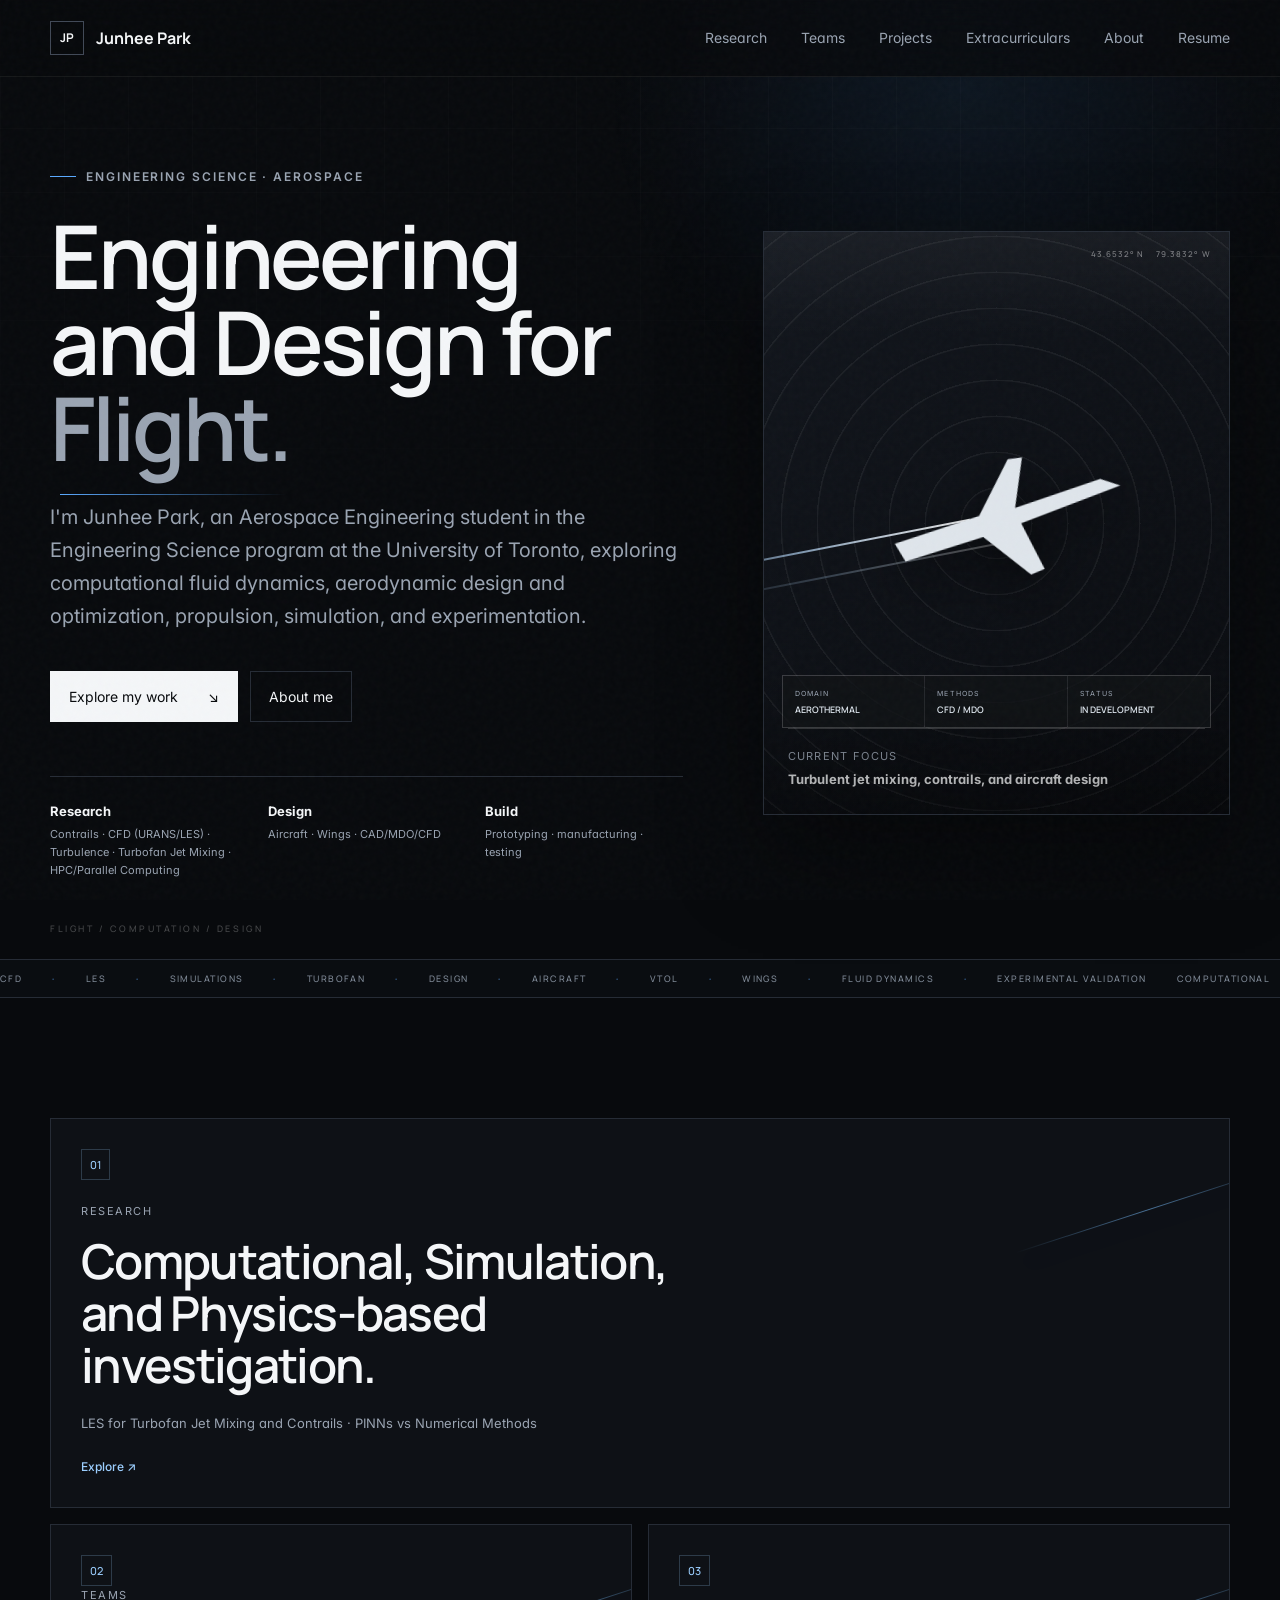
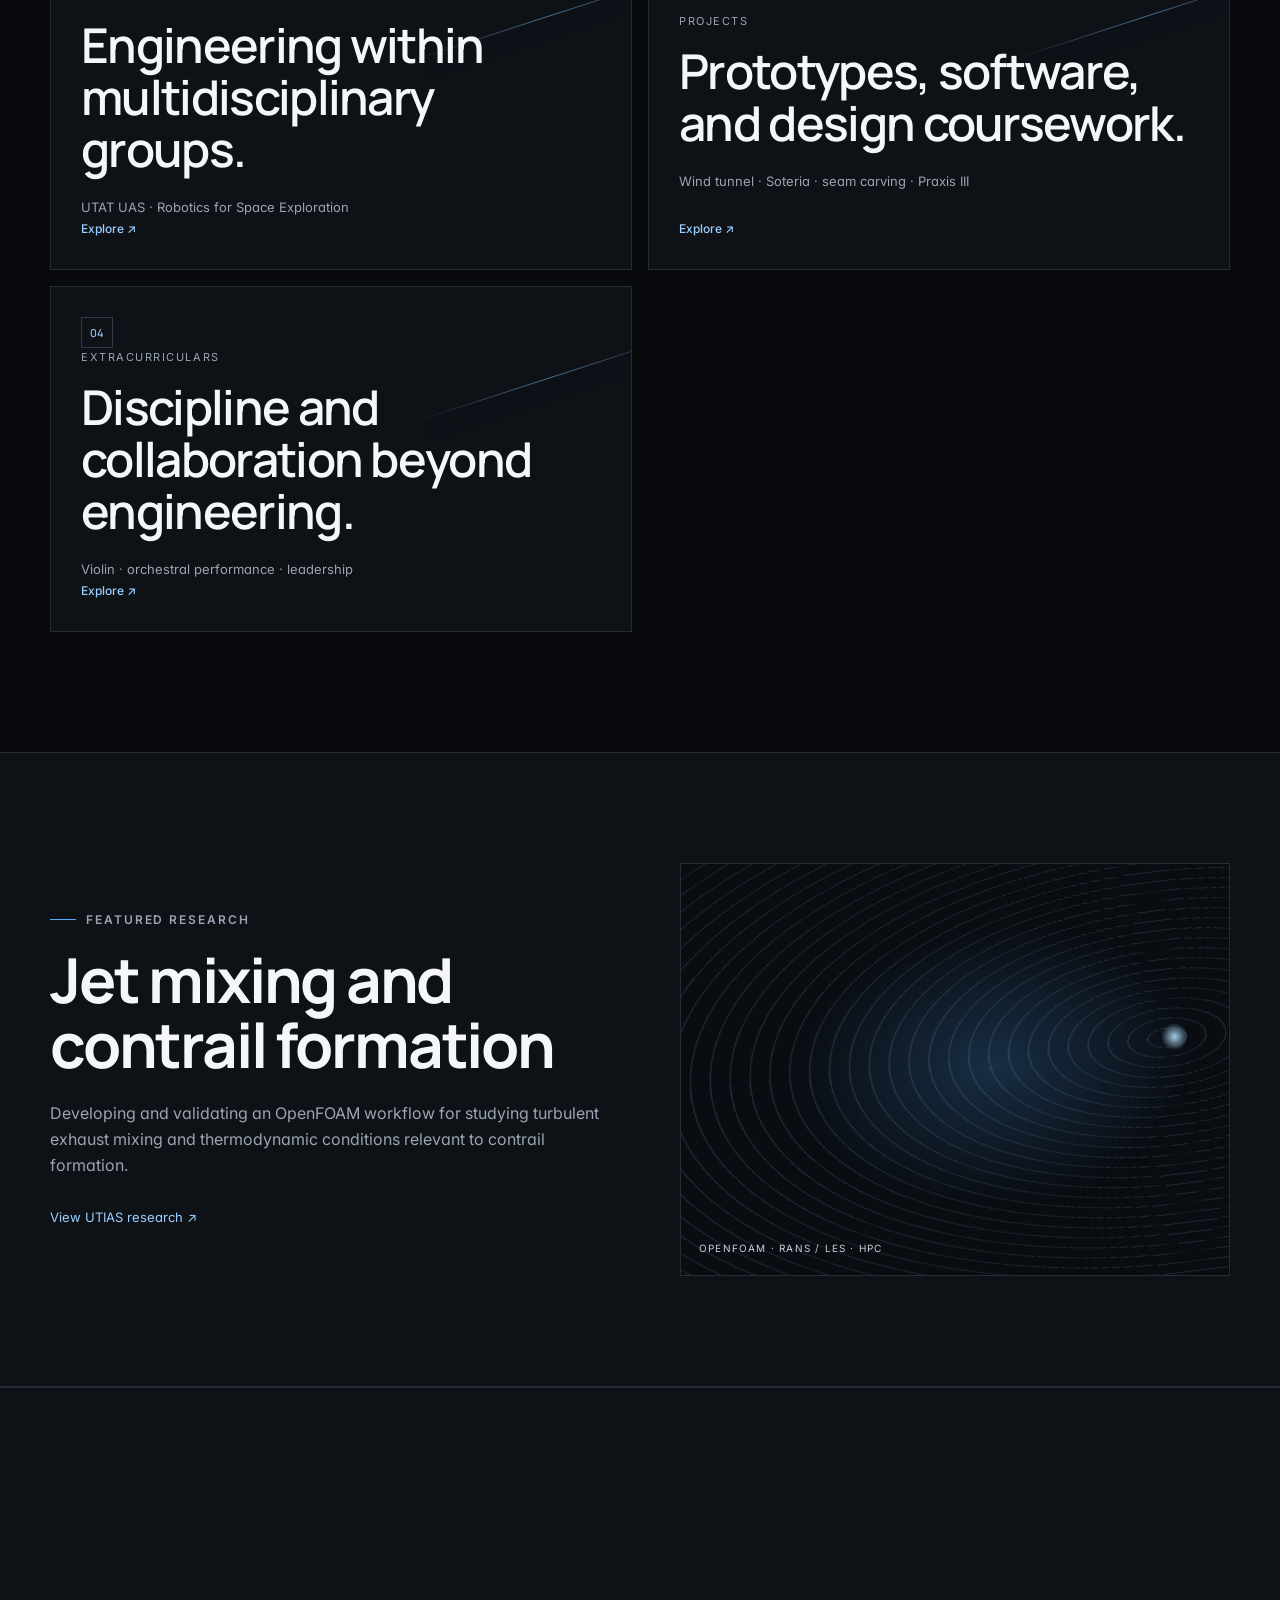
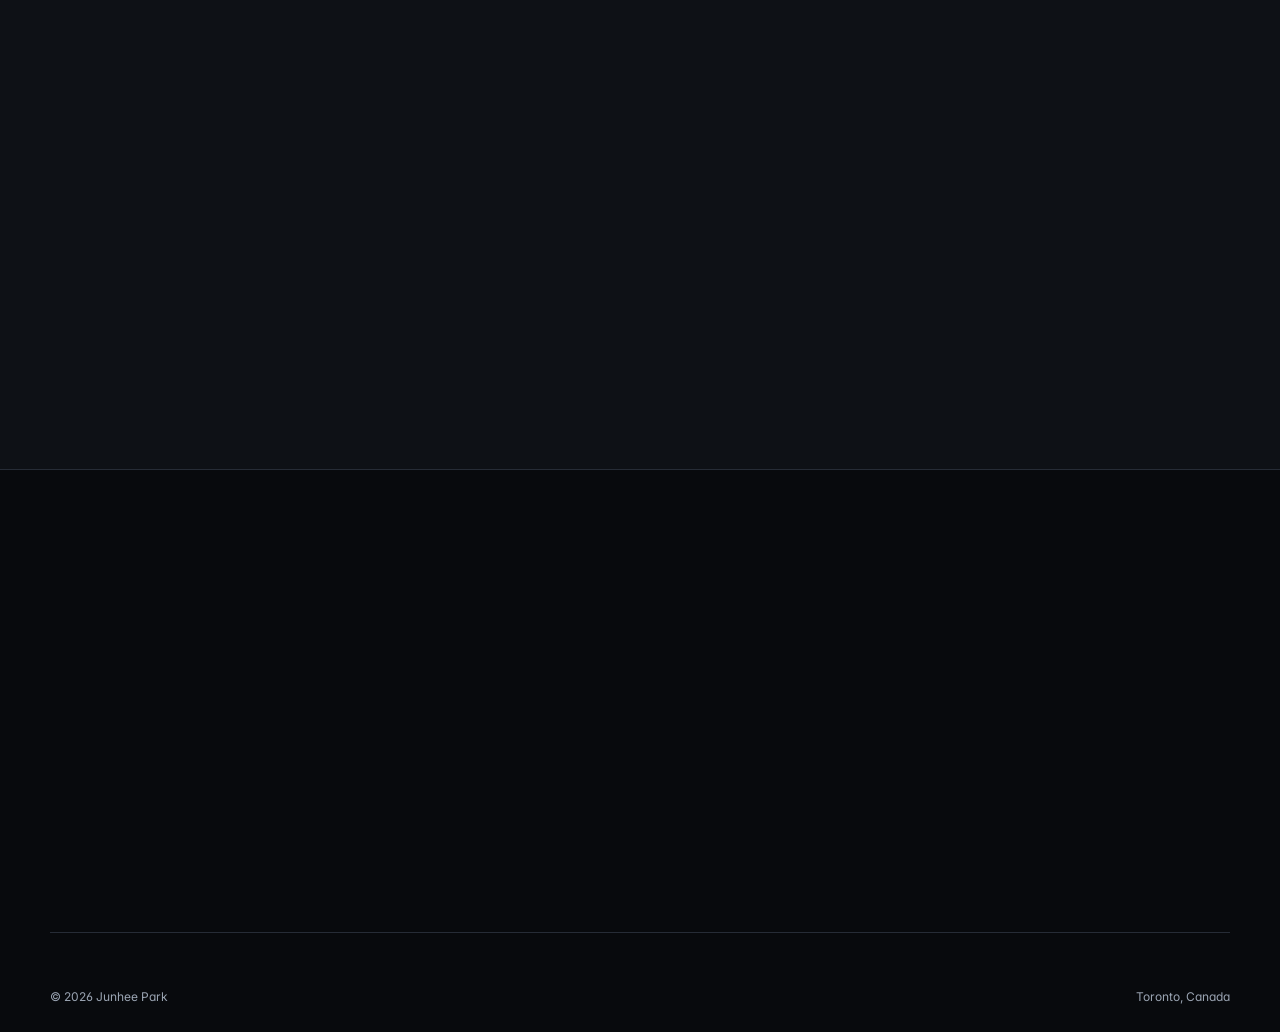
==== index.html @ ddb56204 "Point resume button to exact uploaded PDF" ====
<!DOCTYPE html>
<html lang="en">
<head>
  <meta charset="UTF-8">
  <meta name="viewport" content="width=device-width, initial-scale=1.0">
  <meta name="description" content="Junhee Park — aerospace engineering portfolio spanning CFD research, aircraft design, prototyping, and scientific computing.">
  <meta name="theme-color" content="#080a0d">
  <title>Junhee Park | Aerospace Engineering</title>
  <link rel="preconnect" href="https://fonts.googleapis.com">
  <link rel="preconnect" href="https://fonts.gstatic.com" crossorigin>
  <link href="https://fonts.googleapis.com/css2?family=Inter:wght@400;500;600&family=Manrope:wght@500;600;700&display=swap" rel="stylesheet">
  <link rel="stylesheet" href="style.css">
  <script src="script.js" defer></script>
</head>
<body>
  <div class="scroll-progress" aria-hidden="true"></div>
  <header class="site-header">
    <nav class="nav container" aria-label="Main navigation">
      <a class="brand" href="index.html"><span class="brand-mark">JP</span><span>Junhee Park</span></a>
      <button class="nav-toggle" aria-label="Open navigation" aria-expanded="false"><span></span><span></span></button>
      <div class="nav-links">
        <a href="research.html">Research</a><a href="teams.html">Teams</a><a href="engineering-projects.html">Projects</a><a href="extracurriculars.html">Extracurriculars</a><a href="#about">About</a><a href="#resume">Resume</a>
      </div>
    </nav>
  </header>

  <main>
    <section class="hero container">
      <div class="hero-copy reveal">
        <p class="eyebrow"><span></span> Engineering Science · Aerospace</p>
        <h1>Engineering and Design for <em>Flight.</em></h1>
        <p class="hero-lede">I'm Junhee Park, an Aerospace Engineering student in the Engineering Science program at the University of Toronto, exploring computational fluid dynamics, aerodynamic design and optimization, propulsion, simulation, and experimentation.</p>
        <div class="hero-actions"><a class="button button-primary" href="research.html">Explore my work <span>↘</span></a><a class="button button-secondary" href="#about">About me</a></div>
        <div class="hero-meta"><div><strong>Research</strong><span>Contrails · CFD (URANS/LES) · Turbulence · Turbofan Jet Mixing · HPC/Parallel Computing</span></div><div><strong>Design</strong><span>Aircraft · Wings · CAD/MDO/CFD</span></div><div><strong>Build</strong><span>Prototyping · manufacturing · testing</span></div></div>
      </div>
      <div class="hero-visual reveal" aria-label="Abstract aircraft and contrail composition">
        <div class="orbital-grid"></div><div class="contrail contrail-one"></div><div class="contrail contrail-two"></div>
        <svg class="aircraft-mark" viewBox="0 0 250 140" role="img" aria-label="Aircraft silhouette"><path d="M12 72 L98 61 L136 12 L150 13 L134 60 L221 48 L239 58 L137 76 L151 124 L137 127 L98 82 L19 91 Z"/></svg>
        <div class="visual-label"><span>Current focus</span><strong>Turbulent jet mixing, contrails, and aircraft design</strong></div>
        <div class="visual-coordinates" aria-hidden="true"><span>43.6532° N</span><span>79.3832° W</span></div>
        <div class="flight-readout" aria-hidden="true"><div><span>DOMAIN</span><b>AEROTHERMAL</b></div><div><span>METHODS</span><b>CFD / MDO</b></div><div><span>STATUS</span><b>IN DEVELOPMENT</b></div></div>
      </div>
    </section>

    <section class="signal-strip" aria-label="Technical focus areas"><div class="signal-track"><span>CFD</span><i>·</i><span>LES</span><i>·</i><span>Simulations</span><i>·</i><span>Turbofan</span><i>·</i><span>Design</span><i>·</i><span>Aircraft</span><i>·</i><span>VTOL</span><i>·</i><span>Wings</span><i>·</i><span>Fluid Dynamics</span><i>·</i><span>Experimental Validation</span></div></section>

    <section class="category-section container">
      <div class="category-grid">
        <a class="category-card category-large reveal" href="research.html"><span class="category-number">01</span><div><p>Research</p><h3>Computational, Simulation, and Physics-based investigation.</h3><span>LES for Turbofan Jet Mixing and Contrails · PINNs vs Numerical Methods</span></div><b>Explore ↗</b></a>
        <a class="category-card reveal" href="teams.html"><span class="category-number">02</span><div><p>Teams</p><h3>Engineering within multidisciplinary groups.</h3><span>UTAT UAS · Robotics for Space Exploration</span></div><b>Explore ↗</b></a>
        <a class="category-card reveal" href="engineering-projects.html"><span class="category-number">03</span><div><p>Projects</p><h3>Prototypes, software, and design coursework.</h3><span>Wind tunnel · Soteria · seam carving · Praxis III</span></div><b>Explore ↗</b></a>
        <a class="category-card reveal" href="extracurriculars.html"><span class="category-number">04</span><div><p>Extracurriculars</p><h3>Discipline and collaboration beyond engineering.</h3><span>Violin · orchestral performance · leadership</span></div><b>Explore ↗</b></a>
      </div>
    </section>

    <section class="featured-strip">
      <div class="container featured-grid">
        <div class="featured-copy reveal"><p class="eyebrow"><span></span> Featured research</p><h2>Jet mixing and contrail formation</h2><p>Developing and validating an OpenFOAM workflow for studying turbulent exhaust mixing and thermodynamic conditions relevant to contrail formation.</p><a class="text-link" href="projects/contrails.html">View UTIAS research ↗</a></div>
        <div class="featured-image reveal"><div class="flow-field"></div><span>OpenFOAM · RANS / LES · HPC</span></div>
      </div>
    </section>

    <section class="about-section" id="about"><div class="container about-grid"><div class="section-heading reveal"><div><p class="eyebrow"><span></span> About</p><h2>Pursuing the entertainment of engineering.</h2><div style="margin-top:22px;display:flex;flex-wrap:wrap;gap:10px 18px;font-size:13px"><a href="mailto:junheee.park@mail.utoronto.ca" style="color:inherit;text-decoration:none">Email ↗</a><a href="https://ca.linkedin.com/in/junhee-park013" target="_blank" rel="noopener" style="color:inherit;text-decoration:none">LinkedIn ↗</a></div></div></div><div class="about-copy reveal"><p>I am an Engineering Science student specializing in Aerospace Engineering at the University of Toronto.</p><p>My work spans numerical simulation, aerodynamic analysis, design and optimization, manufacturing, and experimentation. I am especially interested in problems where modelling decisions must eventually be tested against physical behaviour.</p></div></div></section>

    <section class="resume-section container" id="resume"><div class="resume-card reveal"><div><p class="eyebrow"><span></span> Resume</p><h2>Experience, education, and technical skills.</h2></div><a class="button button-primary" href="documents/Resume_JunheePark.pdf" target="_blank" rel="noopener" aria-label="Open Junhee Park resume PDF">Resume PDF ↗</a></div></section>
  </main>
  <footer class="footer container"><span>© <span id="year"></span> Junhee Park</span><span>Toronto, Canada</span></footer>
</body>
</html>
---- style.css ----
:root{--black:#080a0d;--surface:#0e1116;--surface-2:#141820;--line:#262c36;--text:#f4f6f8;--muted:#9aa4b2;--blue:#5aa9ff;--blue-soft:#9ccfff;--max:1180px}
*{box-sizing:border-box;margin:0;padding:0}html{scroll-behavior:smooth}body{font-family:Inter,Arial,sans-serif;background:var(--black);color:var(--text);line-height:1.65;overflow-x:hidden}body::before{content:"";position:fixed;inset:0;pointer-events:none;background:radial-gradient(circle at 75% 10%,rgba(64,139,225,.11),transparent 28%),linear-gradient(rgba(255,255,255,.018) 1px,transparent 1px),linear-gradient(90deg,rgba(255,255,255,.018) 1px,transparent 1px);background-size:auto,64px 64px,64px 64px;mask-image:linear-gradient(to bottom,black,transparent 75%);z-index:-1}.container{width:min(var(--max),calc(100% - 48px));margin-inline:auto}.scroll-progress{position:fixed;left:0;top:0;height:2px;width:0;background:var(--blue);z-index:200}.site-header{position:sticky;top:0;z-index:100;background:rgba(8,10,13,.76);backdrop-filter:blur(18px);border-bottom:1px solid rgba(255,255,255,.06)}.nav{height:76px;display:flex;align-items:center;justify-content:space-between}.brand{display:flex;align-items:center;gap:12px;color:var(--text);text-decoration:none;font-family:Manrope,sans-serif;font-weight:700}.brand-mark{width:34px;height:34px;display:grid;place-items:center;border:1px solid #414957;font-size:12px}.nav-links{display:flex;gap:34px}.nav-links a,.footer a{color:var(--muted);text-decoration:none;font-size:14px;transition:.2s}.nav-links a:hover,.footer a:hover{color:var(--text)}.nav-toggle{display:none;background:none;border:0;width:38px;height:38px}.nav-toggle span{display:block;width:22px;height:1px;background:#fff;margin:6px auto}.hero{min-height:calc(100vh - 76px);display:grid;grid-template-columns:1.15fr .85fr;gap:80px;align-items:center;padding-block:90px 80px}.eyebrow{text-transform:uppercase;letter-spacing:.16em;font-size:12px;font-weight:600;color:var(--muted);display:flex;align-items:center;gap:10px}.eyebrow span{width:26px;height:1px;background:var(--blue)}h1,h2,h3{font-family:Manrope,sans-serif;letter-spacing:-.035em}h1{font-size:clamp(50px,7vw,88px);line-height:.98;margin:25px 0 30px;max-width:780px}h1 em{font-style:normal;color:var(--muted)}h2{font-size:clamp(38px,5vw,62px);line-height:1.05}.hero-lede{font-size:clamp(17px,2vw,20px);color:var(--muted);max-width:700px}.hero-actions{display:flex;gap:12px;margin:38px 0 54px}.button{display:inline-flex;align-items:center;justify-content:center;gap:30px;padding:13px 18px;text-decoration:none;font-size:14px;border:1px solid var(--line);transition:.25s}.button-primary{background:var(--text);color:#080a0d;border-color:var(--text)}.button-primary:hover{background:var(--blue-soft);border-color:var(--blue-soft);transform:translateY(-2px)}.button-secondary{color:var(--text)}.button-secondary:hover{border-color:#606a78}.hero-meta{display:grid;grid-template-columns:repeat(3,1fr);gap:20px;border-top:1px solid var(--line);padding-top:24px}.hero-meta div{display:flex;flex-direction:column;gap:3px}.hero-meta strong{font-size:13px}.hero-meta span{font-size:11px;color:var(--muted)}.hero-visual{aspect-ratio:4/5;position:relative;border:1px solid var(--line);overflow:hidden;background:linear-gradient(145deg,#12161d,#090b0f)}.orbital-grid{position:absolute;inset:-10%;background:repeating-radial-gradient(circle at 50% 50%,transparent 0 34px,rgba(255,255,255,.055) 35px 36px)}.aircraft-mark{position:absolute;width:55%;top:37%;left:25%;transform:rotate(-11deg);filter:drop-shadow(0 18px 25px rgba(0,0,0,.55))}.aircraft-mark path{fill:#dfe5eb}.contrail{position:absolute;height:2px;width:75%;right:55%;top:55%;background:linear-gradient(90deg,transparent,rgba(185,220,255,.65),#fff);transform:rotate(-11deg);filter:blur(.5px)}.contrail-two{top:59%;right:49%;opacity:.35}.visual-label{position:absolute;left:24px;right:24px;bottom:24px;padding-top:18px;border-top:1px solid rgba(255,255,255,.18);display:flex;flex-direction:column}.visual-label span{font-size:11px;color:var(--muted);text-transform:uppercase;letter-spacing:.12em}.visual-label strong{font-size:13px;margin-top:4px}.project-section,.skills-section{padding-block:120px}.section-heading{display:flex;justify-content:space-between;align-items:end;gap:60px;margin-bottom:48px}.section-heading h2{margin-top:14px}.section-heading>p{max-width:510px;color:var(--muted);font-size:15px}.project-controls{display:flex;gap:8px;flex-wrap:wrap;margin-bottom:32px}.filter-button{border:1px solid var(--line);background:transparent;color:var(--muted);padding:9px 14px;font:inherit;font-size:12px;cursor:pointer;transition:.2s}.filter-button:hover,.filter-button.active{background:var(--text);border-color:var(--text);color:#090b0e}.project-grid{display:grid;grid-template-columns:repeat(2,1fr);gap:18px}.project-card{display:grid;grid-template-columns:42% 58%;min-height:335px;background:var(--surface);border:1px solid var(--line);color:var(--text);text-decoration:none;overflow:hidden;transition:.35s}.project-card:hover{transform:translateY(-5px);border-color:#536070;box-shadow:0 20px 60px rgba(0,0,0,.28)}.project-card.featured{grid-column:1/-1;grid-template-columns:50% 50%;min-height:430px}.project-media{position:relative;overflow:hidden;background:#171c24}.project-media img{width:100%;height:100%;object-fit:cover;filter:grayscale(100%) contrast(1.04);transition:.6s}.project-card:hover img{filter:grayscale(35%);transform:scale(1.035)}.project-index{position:absolute;left:16px;top:14px;padding:3px 7px;background:rgba(7,9,12,.72);backdrop-filter:blur(8px);font:500 11px Manrope;color:#fff}.project-content{padding:28px;display:flex;flex-direction:column}.project-topline{display:flex;justify-content:space-between;gap:10px;color:var(--muted);font-size:10px;text-transform:uppercase;letter-spacing:.1em}.project-content h3{font-size:clamp(22px,2.4vw,31px);line-height:1.1;margin:24px 0 14px}.project-content p{font-size:13px;color:var(--muted);line-height:1.65}.project-tags{display:flex;gap:6px;flex-wrap:wrap;margin-top:22px}.project-tags span{font-size:10px;color:#bec7d1;border:1px solid #303744;padding:5px 8px}.project-arrow{margin-top:auto;padding-top:26px;font-size:12px;color:var(--blue-soft)}.project-card.hidden{display:none}.project-media-contrails{background:radial-gradient(circle at 76% 42%,rgba(120,194,255,.58),transparent 10%),radial-gradient(ellipse at 45% 52%,rgba(90,169,255,.32),transparent 30%),linear-gradient(135deg,#11151d,#05070a)}.flow-lines{position:absolute;inset:0;background:repeating-radial-gradient(ellipse at 72% 48%,transparent 0 15px,rgba(180,220,255,.15) 16px 17px);transform:scale(1.4) rotate(-8deg)}.project-media-soteria{background:linear-gradient(145deg,#10151d,#050608)}.radar{position:absolute;width:180px;aspect-ratio:1;border:1px solid rgba(90,169,255,.5);border-radius:50%;left:50%;top:50%;transform:translate(-50%,-50%);background:repeating-radial-gradient(circle,transparent 0 27px,rgba(90,169,255,.25) 28px 29px)}.radar::before{content:"";position:absolute;left:50%;top:50%;width:45%;height:1px;background:var(--blue);transform-origin:left;animation:scan 4s linear infinite}.radar::after{content:"";position:absolute;left:65%;top:30%;width:6px;height:6px;border-radius:50%;background:#fff;box-shadow:0 0 12px var(--blue)}@keyframes scan{to{transform:rotate(360deg)}}.about-section{border-block:1px solid var(--line);background:var(--surface);padding-block:110px}.about-grid{display:grid;grid-template-columns:1fr 1fr;gap:90px;align-items:start}.about-copy p{font-size:clamp(19px,2.2vw,27px);line-height:1.5;color:#d4d9df;margin-bottom:28px}.about-copy p:last-child{color:var(--muted)}.capability-grid{display:grid;grid-template-columns:repeat(4,1fr);border:1px solid var(--line)}.capability-grid article{padding:28px;min-height:230px;border-right:1px solid var(--line)}.capability-grid article:last-child{border-right:0}.capability-grid span{font-size:11px;color:var(--blue)}.capability-grid h3{font-size:22px;margin:50px 0 12px}.capability-grid p{font-size:13px;color:var(--muted)}.contact-section{padding-block:130px;background:#e9edf1;color:#090b0e}.contact-inner h2{font-size:clamp(45px,7vw,86px);max-width:900px;margin:20px 0}.contact-inner>p:not(.eyebrow){color:#4e5966;max-width:650px}.contact-links{display:flex;gap:12px;flex-wrap:wrap;margin-top:40px}.contact-links a{color:#090b0e;text-decoration:none;border:1px solid #aab3bd;padding:11px 16px;font-size:13px;transition:.2s}.contact-links a:hover{background:#090b0e;color:#fff}.contact-inner small{display:block;color:#737d88;margin-top:22px}.footer{height:100px;display:flex;align-items:center;justify-content:space-between;color:var(--muted);font-size:12px}.reveal{opacity:0;transform:translateY(20px);transition:opacity .65s ease,transform .65s ease}.reveal.visible{opacity:1;transform:none}
/* Project pages */.project-page .site-header{position:relative}.project-hero{padding-block:95px 65px;border-bottom:1px solid var(--line)}.project-breadcrumb{color:var(--muted);font-size:12px;text-decoration:none}.project-hero h1{max-width:950px;margin-bottom:25px}.project-summary{max-width:760px;font-size:19px;color:var(--muted)}.project-facts{display:grid;grid-template-columns:repeat(4,1fr);gap:20px;margin-top:60px;padding-top:25px;border-top:1px solid var(--line)}.project-facts div{display:flex;flex-direction:column}.project-facts span{font-size:10px;text-transform:uppercase;letter-spacing:.12em;color:var(--muted)}.project-facts strong{font-size:13px;margin-top:6px}.project-body{display:grid;grid-template-columns:220px 1fr;gap:80px;padding-block:90px}.project-sidebar{position:sticky;top:30px;align-self:start}.project-sidebar a{display:block;color:var(--muted);text-decoration:none;font-size:12px;padding:7px 0}.project-sidebar a:hover{color:var(--text)}.project-copy{max-width:800px}.content-block{margin-bottom:85px;scroll-margin-top:40px}.content-block h2{font-size:36px;margin-bottom:24px}.content-block p{color:#bbc3cd;margin-bottom:20px}.placeholder-note{border-left:2px solid var(--blue);padding:16px 18px;background:rgba(90,169,255,.06);color:var(--muted);font-size:13px}.project-gallery{display:grid;grid-template-columns:repeat(2,1fr);gap:14px;margin-top:30px}.project-gallery figure{border:1px solid var(--line);background:var(--surface);overflow:hidden}.project-gallery img{width:100%;aspect-ratio:4/3;object-fit:cover;display:block;filter:grayscale(25%)}.project-gallery figcaption{font-size:11px;color:var(--muted);padding:12px}.project-nav{display:flex;justify-content:space-between;border-top:1px solid var(--line);padding-block:35px}.project-nav a{color:var(--text);text-decoration:none;font-size:13px}
@media(max-width:900px){.hero{grid-template-columns:1fr;padding-top:80px}.hero-visual{max-width:560px;width:100%;aspect-ratio:5/4}.project-grid{grid-template-columns:1fr}.project-card.featured{grid-column:auto}.capability-grid{grid-template-columns:repeat(2,1fr)}.capability-grid article:nth-child(2){border-right:0}.capability-grid article:nth-child(-n+2){border-bottom:1px solid var(--line)}.about-grid{grid-template-columns:1fr;gap:40px}.project-body{grid-template-columns:1fr}.project-sidebar{display:none}}
@media(max-width:650px){.container{width:min(100% - 30px,var(--max))}.nav-toggle{display:block}.nav-links{position:absolute;top:76px;left:0;right:0;background:#0b0e12;border-bottom:1px solid var(--line);padding:22px 15px;display:none;flex-direction:column;gap:18px}.nav-links.open{display:flex}.hero{gap:45px;padding-block:65px}.hero-meta{grid-template-columns:1fr}.hero-actions{flex-direction:column;align-items:stretch}.project-section,.skills-section{padding-block:85px}.section-heading{align-items:start;flex-direction:column;gap:24px}.project-card,.project-card.featured{grid-template-columns:1fr;min-height:0}.project-media{aspect-ratio:16/10}.project-content{min-height:320px}.capability-grid{grid-template-columns:1fr}.capability-grid article{border-right:0;border-bottom:1px solid var(--line)!important}.capability-grid article:last-child{border-bottom:0!important}.project-facts{grid-template-columns:repeat(2,1fr)}.project-gallery{grid-template-columns:1fr}}
@media(prefers-reduced-motion:reduce){html{scroll-behavior:auto}.reveal{opacity:1;transform:none;transition:none}.radar::before{animation:none}}

/* Category-based portfolio additions */
.nav-links a.active{color:var(--text)}
.category-section{padding-block:120px}.category-grid{display:grid;grid-template-columns:repeat(2,1fr);gap:16px}.category-card{position:relative;min-height:330px;padding:30px;border:1px solid var(--line);background:var(--surface);color:var(--text);text-decoration:none;display:flex;flex-direction:column;justify-content:space-between;overflow:hidden;transition:.3s}.category-card::after{content:"";position:absolute;width:280px;height:1px;background:linear-gradient(90deg,transparent,rgba(120,190,255,.55),transparent);right:-60px;top:90px;transform:rotate(-18deg);box-shadow:0 12px 25px rgba(100,180,255,.15)}.category-card:hover{transform:translateY(-4px);border-color:#596573}.category-card.category-large{grid-column:1/-1;min-height:390px}.category-number{font:500 11px Manrope;color:var(--blue-soft)}.category-card p{font-size:11px;text-transform:uppercase;letter-spacing:.14em;color:var(--muted);margin-bottom:15px}.category-card h3{max-width:650px;font-size:clamp(28px,4vw,48px);line-height:1.08;margin-bottom:18px}.category-card div>span{font-size:13px;color:var(--muted)}.category-card b{font-size:12px;font-weight:500;color:var(--blue-soft)}
.featured-strip{border-block:1px solid var(--line);background:var(--surface);padding-block:110px}.featured-grid{display:grid;grid-template-columns:1fr 1fr;gap:80px;align-items:center}.featured-copy h2{margin:18px 0 22px}.featured-copy>p:not(.eyebrow){color:var(--muted);max-width:570px}.text-link{display:inline-block;margin-top:28px;color:var(--blue-soft);font-size:13px;text-decoration:none}.featured-image{position:relative;aspect-ratio:4/3;background:#090c11;border:1px solid var(--line);overflow:hidden}.featured-image span{position:absolute;bottom:18px;left:18px;font-size:10px;text-transform:uppercase;letter-spacing:.12em;color:#c8d1da}.flow-field{position:absolute;inset:-20%;background:repeating-radial-gradient(ellipse at 78% 49%,transparent 0 18px,rgba(136,205,255,.15) 19px 20px),radial-gradient(circle at 79% 49%,rgba(180,225,255,.9),transparent 2%),radial-gradient(ellipse at 55% 50%,rgba(70,145,220,.25),transparent 34%);transform:rotate(-7deg)}.resume-section{padding-block:100px}.resume-card{border:1px solid var(--line);padding:42px;display:flex;justify-content:space-between;gap:50px;align-items:end}.resume-card h2{font-size:clamp(30px,4vw,50px);margin:16px 0}.resume-card p:not(.eyebrow){color:var(--muted)}
.page-hero{padding-block:105px 80px;border-bottom:1px solid var(--line)}.page-hero h1{max-width:980px;margin:20px 0 28px}.page-hero>p:last-child{max-width:720px;color:var(--muted);font-size:18px}.listing-section{padding-block:80px 120px}.work-row{display:grid;grid-template-columns:34% 1fr auto;gap:36px;align-items:center;padding-block:30px;border-bottom:1px solid var(--line);color:var(--text);text-decoration:none;transition:.25s}.work-row:first-child{border-top:1px solid var(--line)}.work-row:hover{padding-left:10px}.work-image{height:230px;background:#121720;overflow:hidden;position:relative}.work-image img{width:100%;height:100%;object-fit:cover;filter:grayscale(100%);transition:.4s}.work-row:hover img{filter:grayscale(20%);transform:scale(1.025)}.work-image>span{position:absolute;left:14px;top:12px;font-size:11px}.abstract-flow{background:radial-gradient(circle at 80% 48%,rgba(210,235,255,.9),transparent 2%),repeating-radial-gradient(ellipse at 80% 48%,transparent 0 15px,rgba(110,190,255,.18) 16px 17px),linear-gradient(135deg,#161d28,#05070a)}.work-meta{font-size:10px;text-transform:uppercase;letter-spacing:.13em;color:var(--muted)}.work-copy h2{font-size:clamp(25px,3vw,38px);margin:12px 0}.work-copy p{color:var(--muted);font-size:14px;max-width:720px}.work-row>b{font-size:11px;color:var(--blue-soft);font-weight:500;white-space:nowrap}
.tile-section{padding-block:70px 120px}.tile-grid{display:grid;grid-template-columns:repeat(2,1fr);gap:18px}.project-tile{border:1px solid var(--line);background:var(--surface);color:var(--text);text-decoration:none;transition:.3s}.project-tile:hover{transform:translateY(-5px);border-color:#596573}.tile-image{height:280px;background:#111720;overflow:hidden;position:relative}.tile-image img{width:100%;height:100%;object-fit:cover;filter:grayscale(100%);transition:.5s}.project-tile:hover img{filter:grayscale(25%);transform:scale(1.03)}.tile-copy{padding:28px;min-height:260px;display:flex;flex-direction:column}.tile-copy>span{font-size:10px;text-transform:uppercase;letter-spacing:.13em;color:var(--muted)}.tile-copy h2{font-size:30px;margin:18px 0 12px}.tile-copy p{font-size:13px;color:var(--muted)}.tile-copy b{margin-top:auto;padding-top:24px;color:var(--blue-soft);font-size:11px;font-weight:500}.radar-panel{background:#080b10}.code-panel{display:grid;place-items:center;background:linear-gradient(135deg,#141922,#07090d)}.code-panel span{font:500 20px/1.9 monospace;color:#bec9d5}.solar-panel-art{background:linear-gradient(160deg,#151b24,#06080b)}.solar-panel-art::before{content:"";position:absolute;width:230px;height:150px;left:50%;top:50%;transform:translate(-50%,-50%) skewY(-8deg);border:1px solid #647181;background:repeating-linear-gradient(90deg,transparent 0 44px,#3b4652 45px 46px),repeating-linear-gradient(0deg,transparent 0 35px,#3b4652 36px 37px)}.solar-panel-art::after{content:"";position:absolute;width:1px;height:95px;background:#687481;left:50%;top:62%;transform:rotate(18deg)}
.workstream-intro{padding-block:90px 40px}.workstream-intro h2{max-width:820px;margin:16px 0}.workstream-intro>p:last-child{max-width:760px;color:var(--muted)}.workstream-list{padding-bottom:100px}.workstream{display:grid;grid-template-columns:55px 38% 1fr;gap:30px;padding-block:60px;border-top:1px solid var(--line);align-items:start}.workstream-number{font-size:11px;color:var(--blue-soft)}.workstream-media{height:310px;background:#121720;overflow:hidden}.workstream-media img{width:100%;height:100%;object-fit:cover;filter:grayscale(90%)}.split-media{display:grid;grid-template-columns:1fr 1fr;gap:1px;background:var(--line)}.abstract-data{display:grid;place-items:center;background:radial-gradient(circle at 70% 30%,rgba(90,169,255,.15),transparent 35%),#0b0f15}.abstract-data span{font:500 21px/1.8 monospace;color:#c2ccd6;text-align:center}.workstream-copy h2{font-size:clamp(28px,3.5vw,42px);margin:12px 0 18px}.workstream-copy>p:not(.work-meta){color:var(--muted)}.workstream-copy ul{margin:22px 0 0 18px;color:#b8c1cb;font-size:13px;line-height:1.8}
@media(max-width:900px){.featured-grid{grid-template-columns:1fr}.work-row{grid-template-columns:35% 1fr}.work-row>b{display:none}.workstream{grid-template-columns:35px 1fr}.workstream-media{grid-column:2}.workstream-copy{grid-column:2}.tile-grid{grid-template-columns:1fr}}
@media(max-width:650px){.category-grid{grid-template-columns:1fr}.category-card.category-large{grid-column:auto}.featured-strip{padding-block:80px}.resume-card{flex-direction:column;align-items:start}.work-row{grid-template-columns:1fr}.work-image{height:220px}.workstream{grid-template-columns:1fr}.workstream-number,.workstream-media,.workstream-copy{grid-column:1}.workstream-media{height:240px}}

/* 2026 refined aerospace presentation */
:root{--ease:cubic-bezier(.2,.75,.25,1);--hairline:rgba(255,255,255,.09)}
::selection{background:rgba(90,169,255,.28);color:#fff}
body{font-feature-settings:"ss01" 1,"cv11" 1}
body::after{content:"";position:fixed;inset:0;z-index:300;pointer-events:none;opacity:.032;background-image:url("data:image/svg+xml,%3Csvg viewBox='0 0 180 180' xmlns='http://www.w3.org/2000/svg'%3E%3Cfilter id='n'%3E%3CfeTurbulence type='fractalNoise' baseFrequency='.9' numOctaves='3' stitchTiles='stitch'/%3E%3C/filter%3E%3Crect width='100%25' height='100%25' filter='url(%23n)' opacity='.8'/%3E%3C/svg%3E")}
a:focus-visible,button:focus-visible{outline:2px solid var(--blue);outline-offset:4px}
.site-header{transition:background .25s,border-color .25s}.site-header.scrolled{background:rgba(8,10,13,.93);border-color:rgba(255,255,255,.1)}
.brand-mark{position:relative;overflow:hidden}.brand-mark::after{content:"";position:absolute;inset:-40%;background:linear-gradient(115deg,transparent 35%,rgba(255,255,255,.25),transparent 65%);transform:translateX(-80%);transition:transform .65s var(--ease)}.brand:hover .brand-mark::after{transform:translateX(80%)}
.nav-links a{position:relative}.nav-links a::after{content:"";position:absolute;left:0;right:100%;bottom:-8px;height:1px;background:var(--blue);transition:right .25s var(--ease)}.nav-links a:hover::after,.nav-links a.active::after{right:0}
.hero{position:relative}.hero::before{content:"FLIGHT / COMPUTATION / DESIGN";position:absolute;left:0;bottom:26px;font:500 9px/1 Manrope,sans-serif;letter-spacing:.28em;color:rgba(255,255,255,.25)}
.hero-copy{position:relative;z-index:2}.hero h1{font-weight:600}.hero h1 em{position:relative}.hero h1 em::after{content:"";position:absolute;left:4%;right:1%;bottom:-8px;height:1px;background:linear-gradient(90deg,var(--blue),transparent)}
.hero-visual{isolation:isolate;box-shadow:0 40px 90px rgba(0,0,0,.34)}.hero-visual::after{content:"";position:absolute;inset:0;z-index:5;pointer-events:none;background:linear-gradient(180deg,rgba(255,255,255,.04),transparent 18%,transparent 75%,rgba(0,0,0,.35))}
.aircraft-mark{z-index:3;transition:transform 1.2s var(--ease)}.hero-visual:hover .aircraft-mark{transform:rotate(-8deg) translate(7px,-5px)}
.visual-coordinates{position:absolute;z-index:7;right:18px;top:18px;display:flex;gap:12px;font:500 8px/1 Manrope,sans-serif;letter-spacing:.12em;color:rgba(255,255,255,.45)}
.flight-readout{position:absolute;z-index:7;left:18px;right:18px;bottom:86px;display:grid;grid-template-columns:repeat(3,1fr);gap:1px;background:rgba(255,255,255,.1);border:1px solid rgba(255,255,255,.09)}.flight-readout>div{background:rgba(8,10,13,.72);padding:12px}.flight-readout span{display:block;font-size:7px;letter-spacing:.16em;color:var(--muted)}.flight-readout b{display:block;margin-top:5px;font:600 9px/1.2 Manrope,sans-serif;color:#dce4ec}
.signal-strip{border-block:1px solid var(--line);overflow:hidden;background:rgba(14,17,22,.55)}.signal-track{width:max-content;display:flex;align-items:center;gap:30px;padding:14px 0;animation:signal 28s linear infinite;font:500 9px/1 Manrope,sans-serif;letter-spacing:.16em;text-transform:uppercase;color:#7f8996}.signal-track::after{content:"Computational Fluid Dynamics · Aerodynamic Design · Scientific Computing · Rapid Prototyping · Experimental Validation · Aircraft Systems";word-spacing:28px}.signal-track i{color:var(--blue);font-style:normal}@keyframes signal{to{transform:translateX(-50%)}}
.category-card,.project-tile,.work-row{will-change:transform}.category-card{transition:transform .4s var(--ease),border-color .4s,background .4s}.category-card:hover{background:#121720}.category-card::before{content:"";position:absolute;inset:0;opacity:0;background:radial-gradient(500px circle at var(--mx,50%) var(--my,50%),rgba(90,169,255,.11),transparent 42%);transition:opacity .3s}.category-card:hover::before{opacity:1}.category-card>*{position:relative;z-index:1}
.category-card h3{font-weight:600}.category-number{padding:7px 8px;border:1px solid rgba(156,207,255,.22);width:max-content}
.featured-image::after,.work-image::after,.tile-image::after,.workstream-media::after{content:"";position:absolute;inset:0;pointer-events:none;background:linear-gradient(125deg,transparent 50%,rgba(255,255,255,.05));mix-blend-mode:screen}
.page-hero{position:relative;overflow:hidden}.page-hero::after{content:"";position:absolute;width:55vw;height:1px;right:-8vw;bottom:80px;background:linear-gradient(90deg,transparent,rgba(100,180,255,.38),transparent);transform:rotate(-9deg);box-shadow:0 15px 30px rgba(90,169,255,.08)}
.work-row{transition:padding .35s var(--ease),background .35s}.work-row:hover{background:linear-gradient(90deg,rgba(90,169,255,.045),transparent 62%)}
.work-row>b,.project-tile b,.text-link{transition:transform .25s,color .25s}.work-row:hover>b,.project-tile:hover b,.text-link:hover{transform:translateX(4px);color:#fff}
.reveal{transition:opacity .8s var(--ease),transform .8s var(--ease)}
.footer{border-top:1px solid var(--line);padding-top:28px;margin-top:20px}
@media(max-width:900px){.flight-readout{bottom:74px}.hero::before{display:none}}
@media(max-width:650px){.visual-coordinates{display:none}.flight-readout{grid-template-columns:1fr;right:auto;width:145px;bottom:72px}.flight-readout>div:nth-child(n+2){display:none}.signal-track{animation-duration:20s}.hero-visual{aspect-ratio:1/1.12}}
@media(prefers-reduced-motion:reduce){.signal-track{animation:none;transform:none}.aircraft-mark{transition:none}}
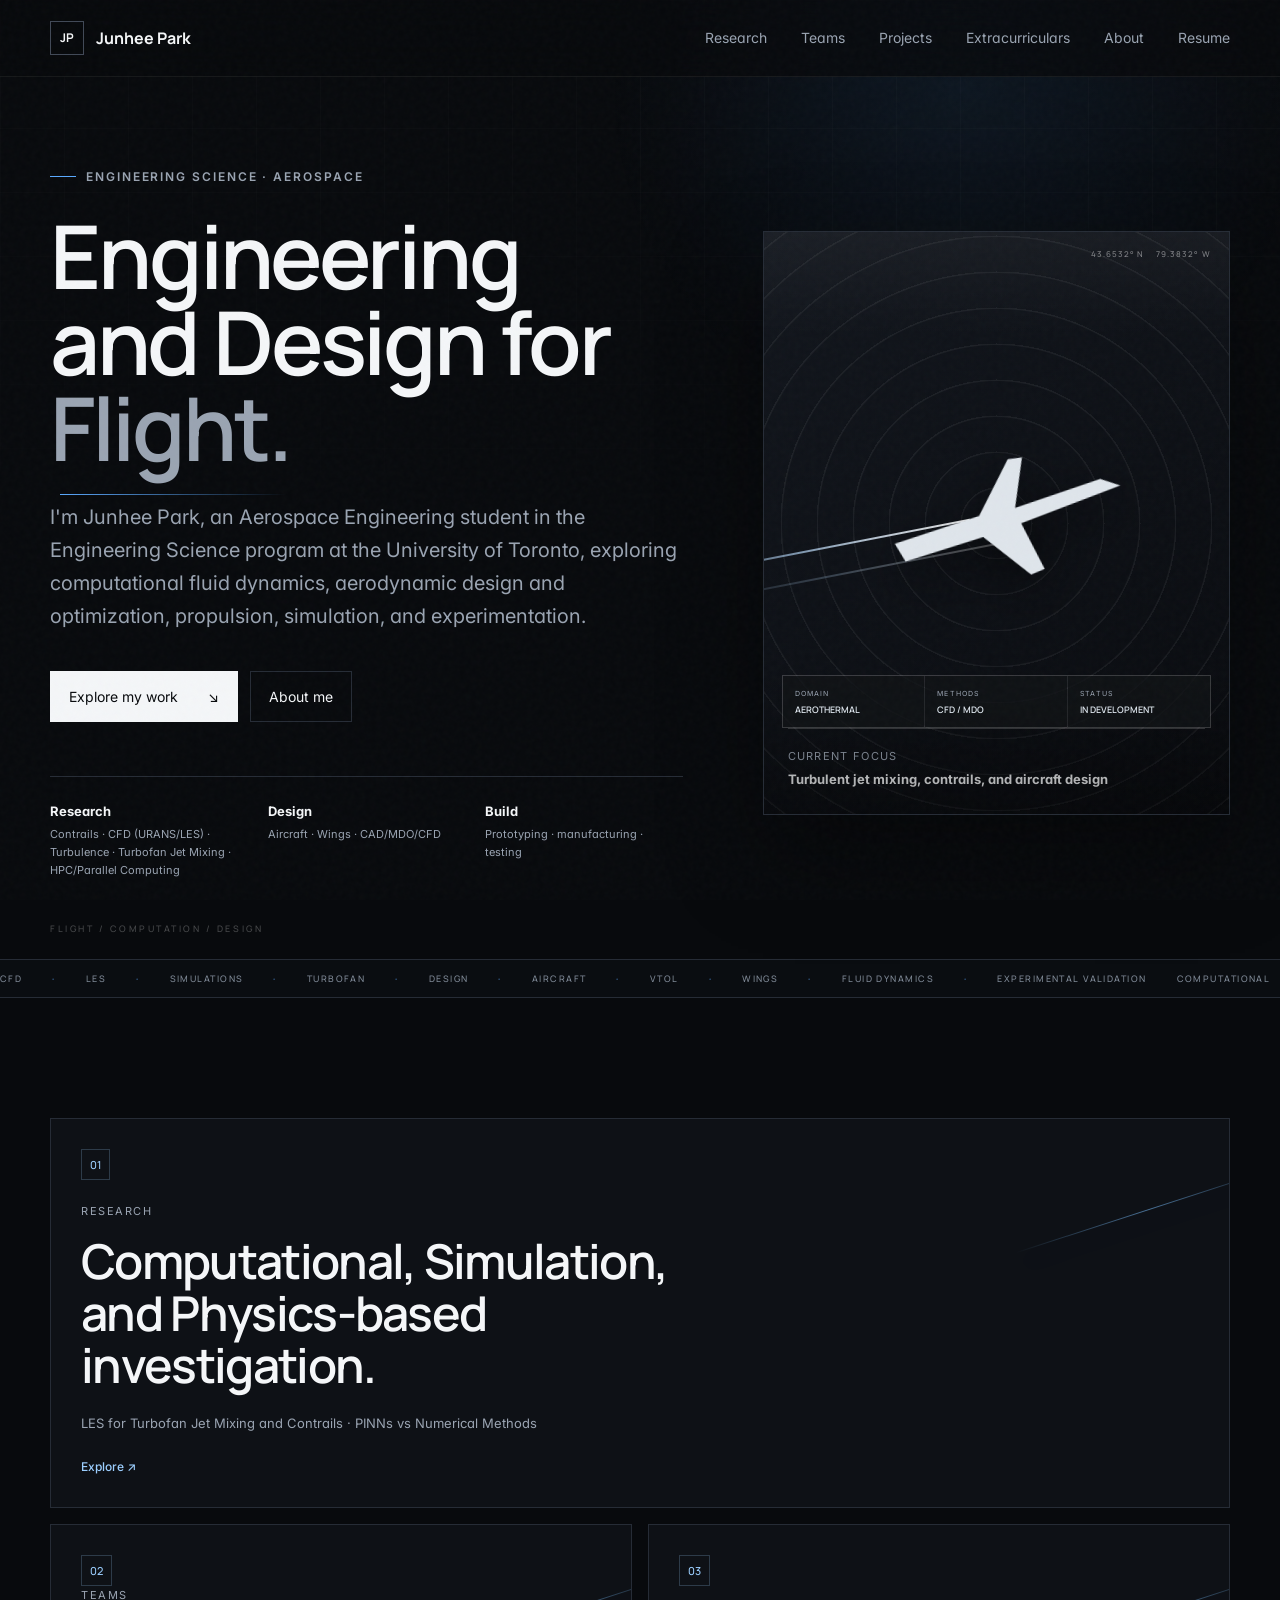
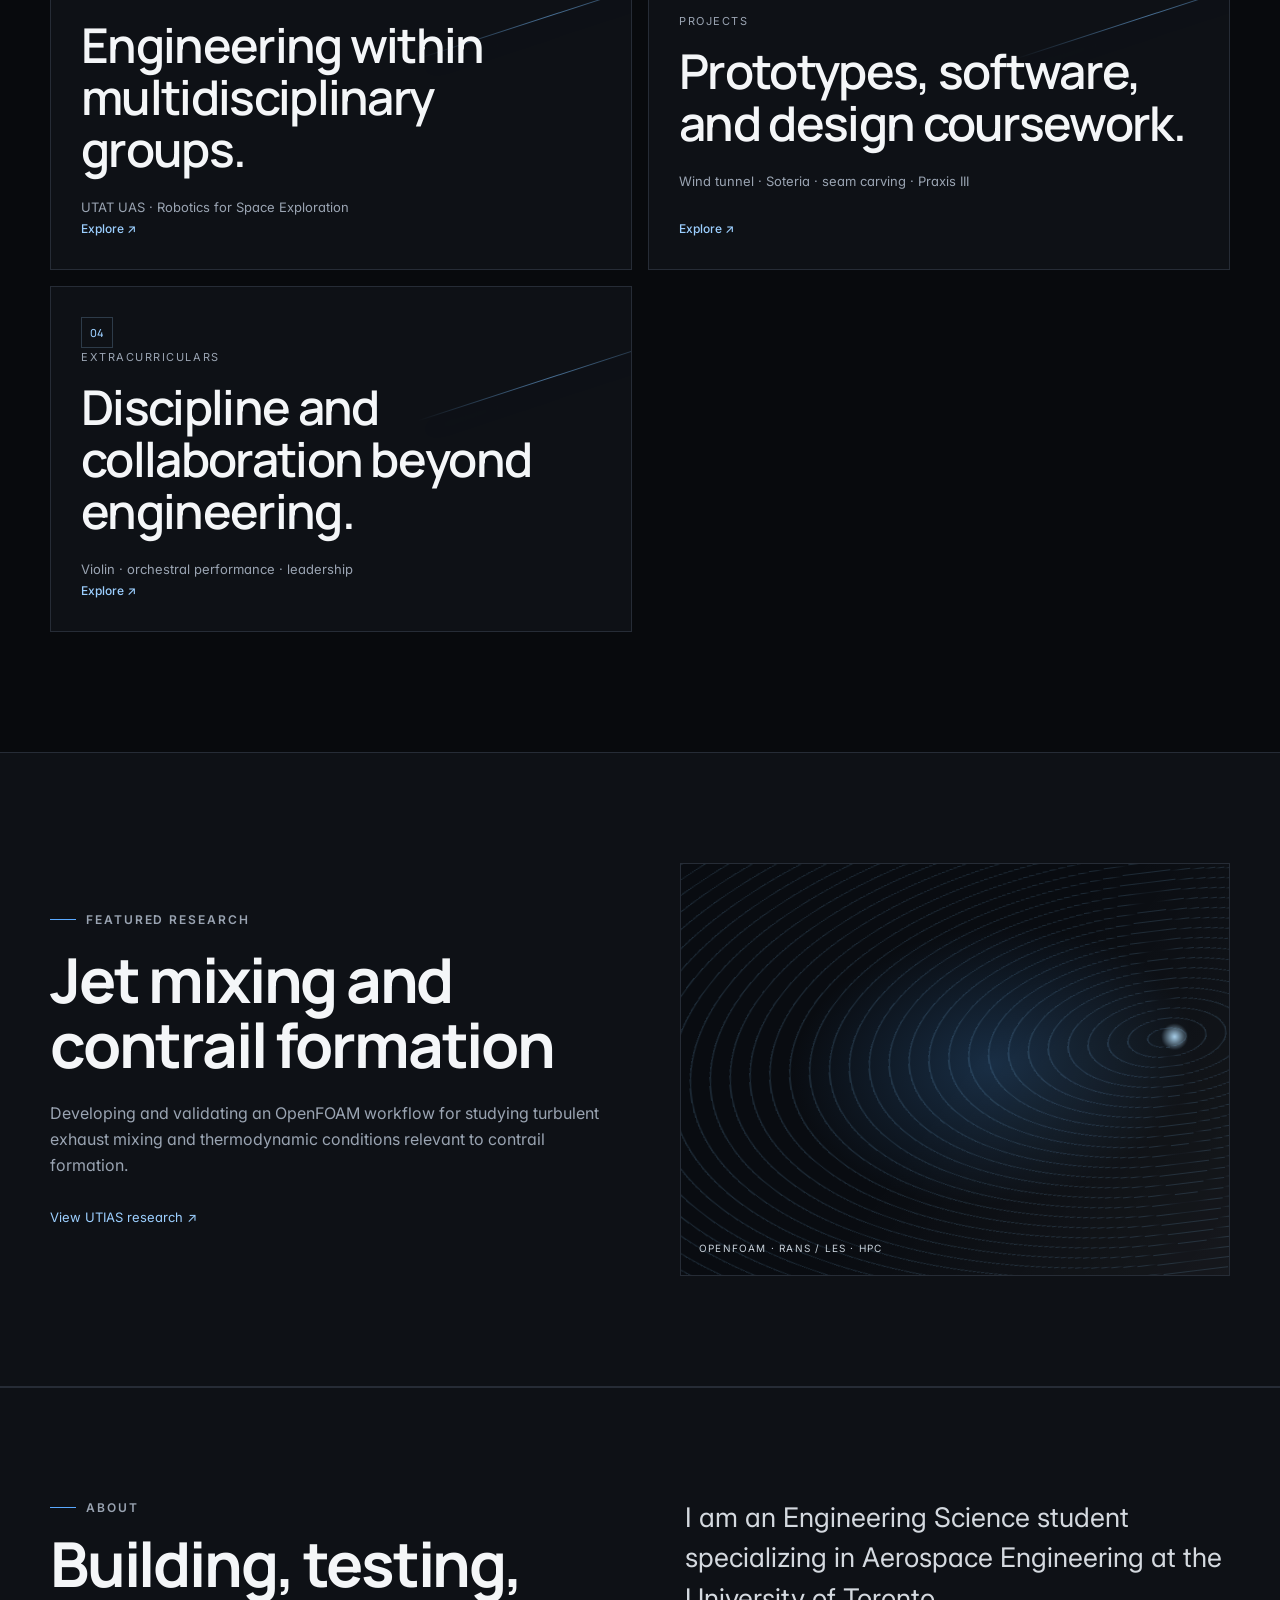
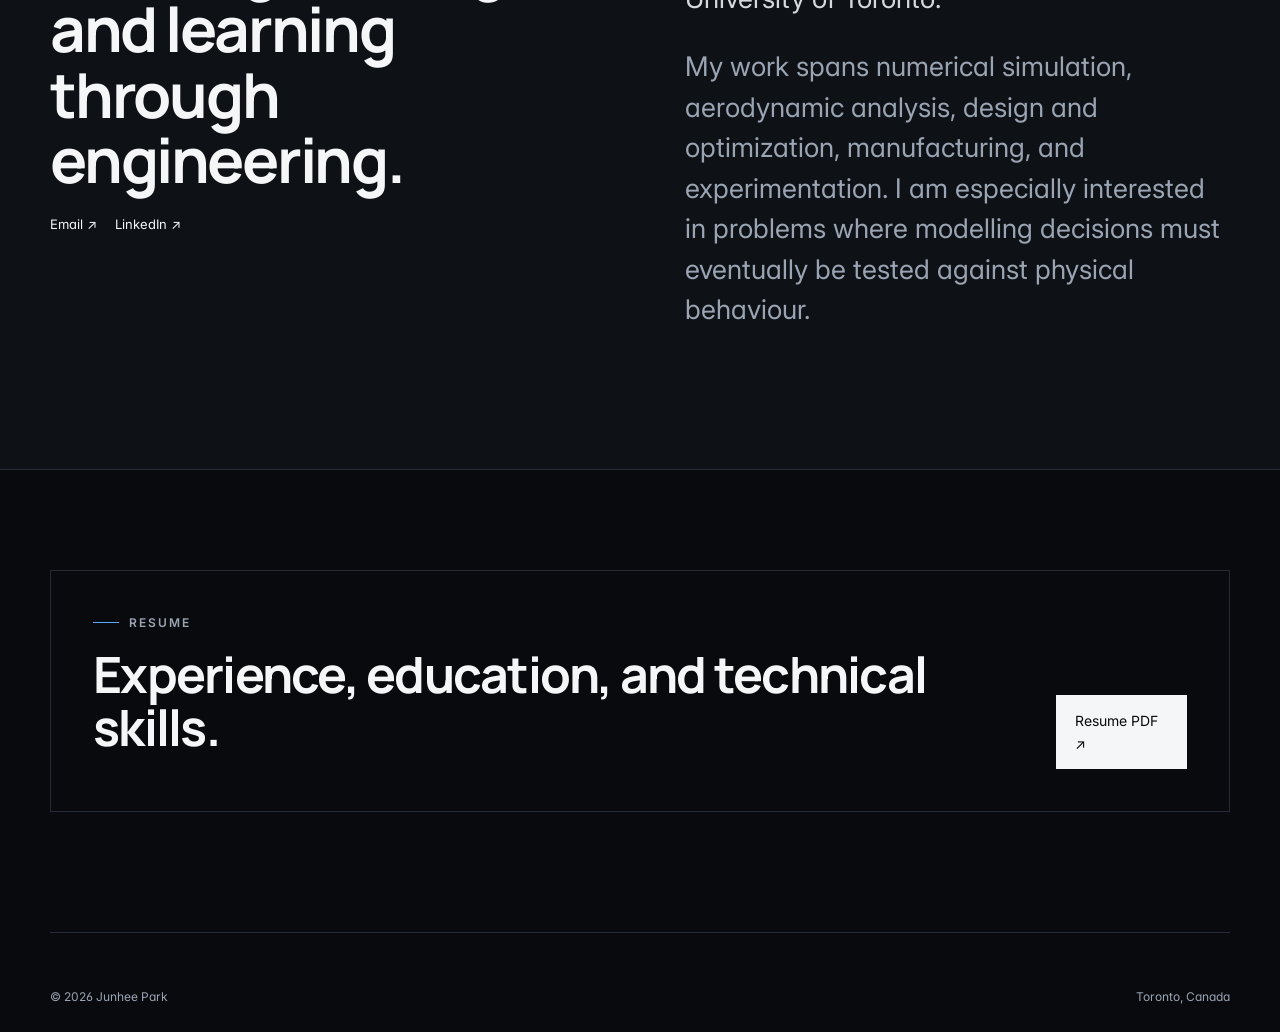
==== commit 1ca14347: "Polish repository structure and documentation" ====
--- a/index.html
+++ b/index.html
@@ -60,7 +60,7 @@
       </div>
     </section>
 
-    <section class="about-section" id="about"><div class="container about-grid"><div class="section-heading reveal"><div><p class="eyebrow"><span></span> About</p><h2>Pursuing the entertainment of engineering.</h2><div style="margin-top:22px;display:flex;flex-wrap:wrap;gap:10px 18px;font-size:13px"><a href="mailto:junheee.park@mail.utoronto.ca" style="color:inherit;text-decoration:none">Email ↗</a><a href="https://ca.linkedin.com/in/junhee-park013" target="_blank" rel="noopener" style="color:inherit;text-decoration:none">LinkedIn ↗</a></div></div></div><div class="about-copy reveal"><p>I am an Engineering Science student specializing in Aerospace Engineering at the University of Toronto.</p><p>My work spans numerical simulation, aerodynamic analysis, design and optimization, manufacturing, and experimentation. I am especially interested in problems where modelling decisions must eventually be tested against physical behaviour.</p></div></div></section>
+    <section class="about-section" id="about"><div class="container about-grid"><div class="section-heading reveal"><div><p class="eyebrow"><span></span> About</p><h2>Building, testing, and learning through engineering.</h2><div style="margin-top:22px;display:flex;flex-wrap:wrap;gap:10px 18px;font-size:13px"><a href="mailto:junheee.park@mail.utoronto.ca" style="color:inherit;text-decoration:none">Email ↗</a><a href="https://ca.linkedin.com/in/junhee-park013" target="_blank" rel="noopener" style="color:inherit;text-decoration:none">LinkedIn ↗</a></div></div></div><div class="about-copy reveal"><p>I am an Engineering Science student specializing in Aerospace Engineering at the University of Toronto.</p><p>My work spans numerical simulation, aerodynamic analysis, design and optimization, manufacturing, and experimentation. I am especially interested in problems where modelling decisions must eventually be tested against physical behaviour.</p></div></div></section>
 
     <section class="resume-section container" id="resume"><div class="resume-card reveal"><div><p class="eyebrow"><span></span> Resume</p><h2>Experience, education, and technical skills.</h2></div><a class="button button-primary" href="documents/Resume_JunheePark.pdf" target="_blank" rel="noopener" aria-label="Open Junhee Park resume PDF">Resume PDF ↗</a></div></section>
   </main>
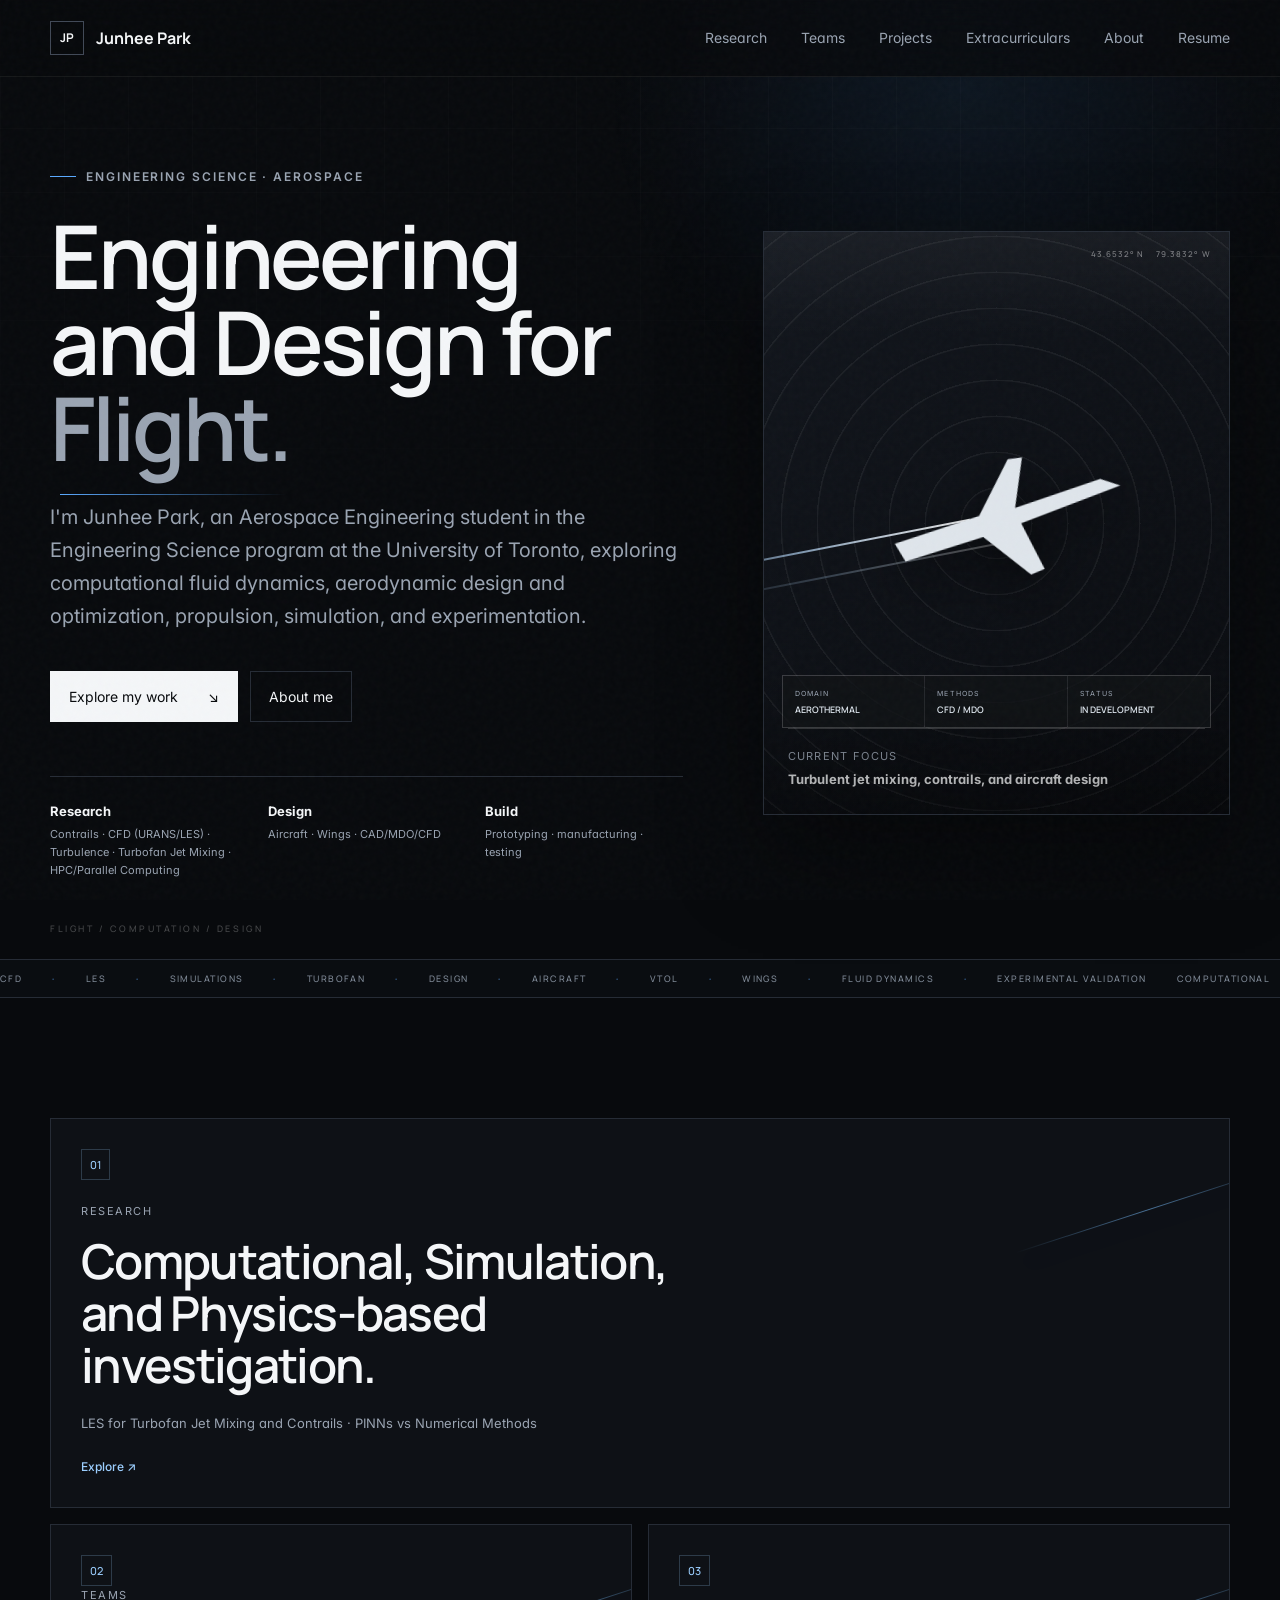
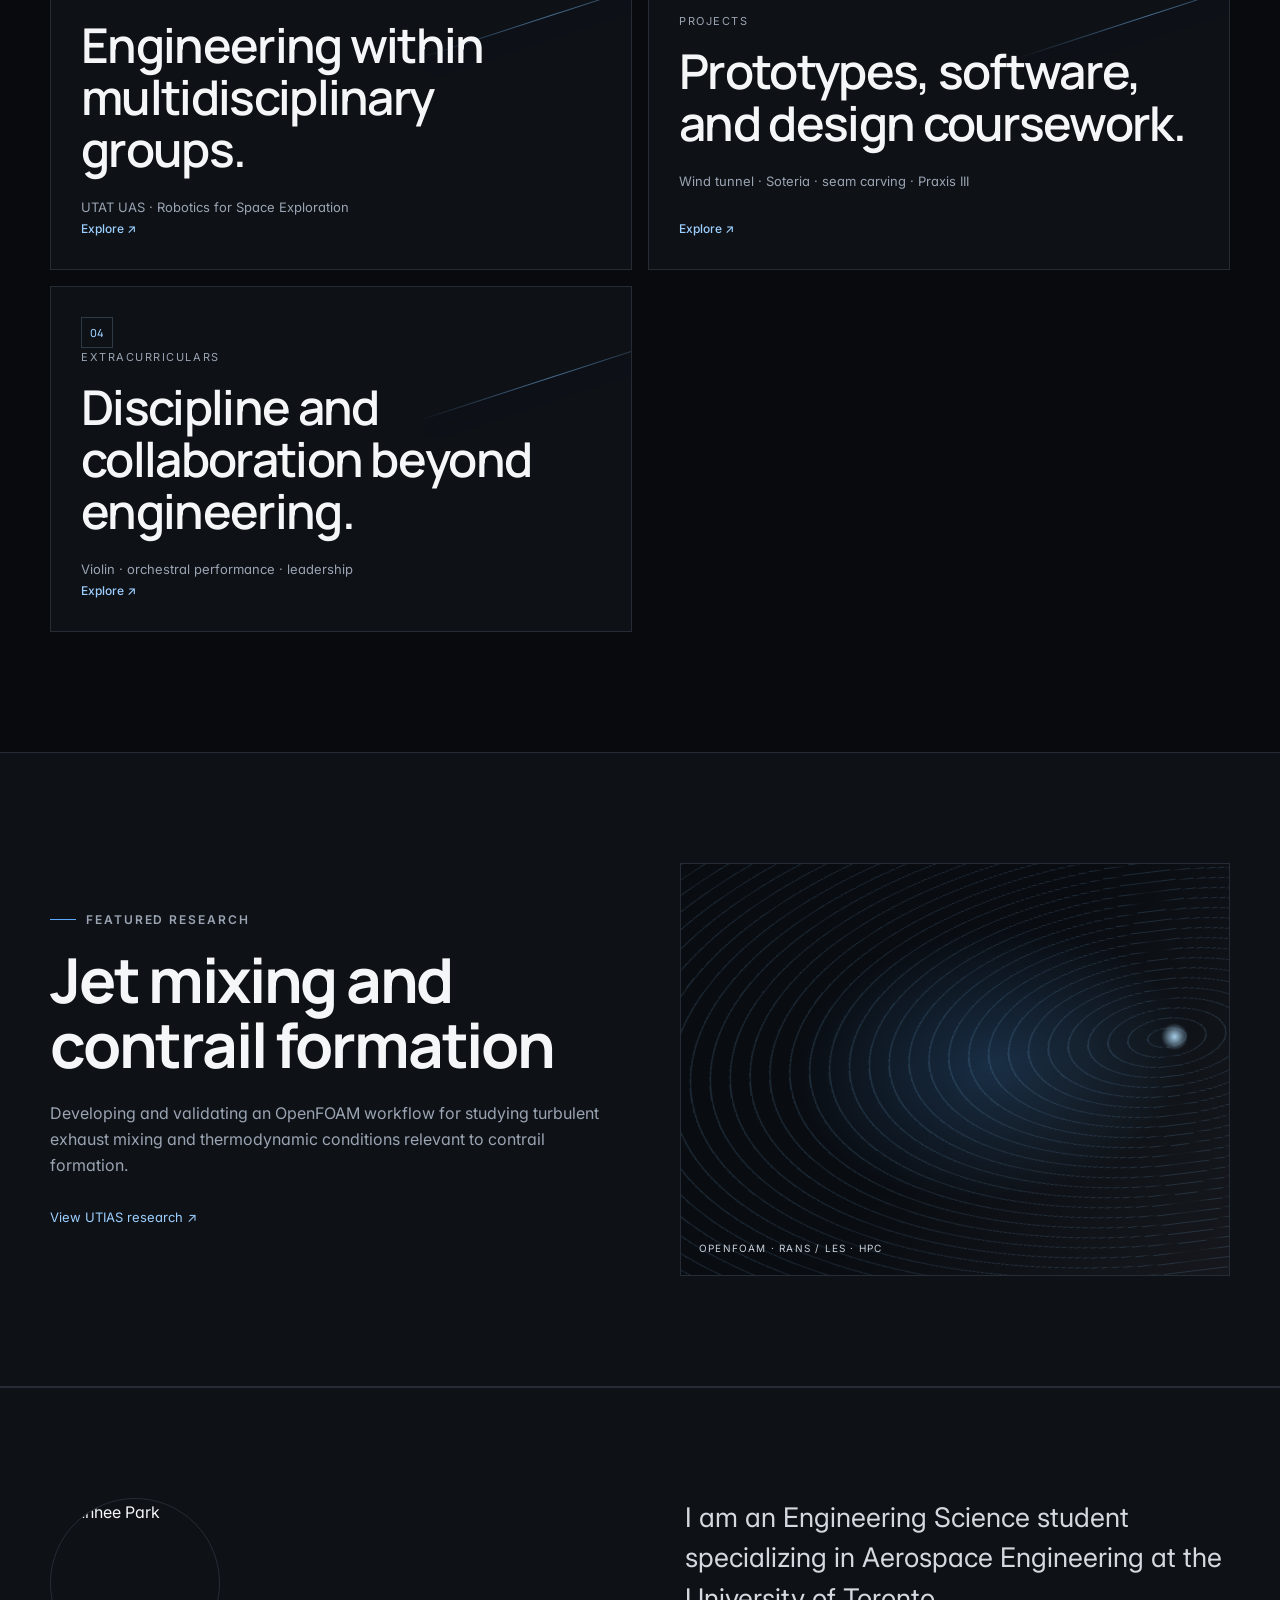
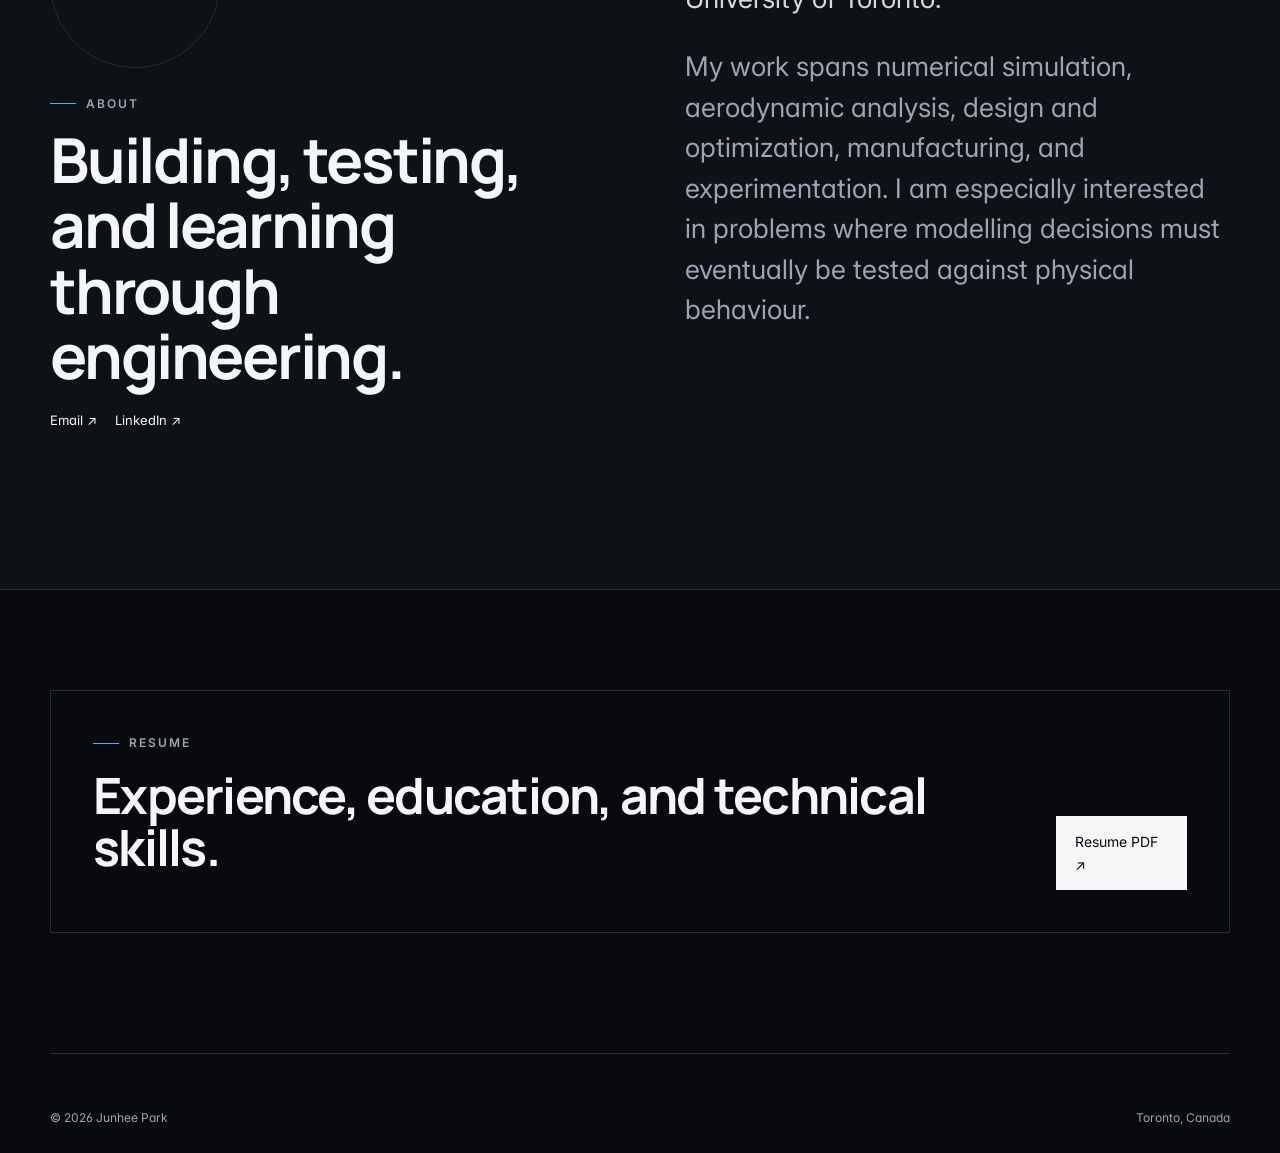
==== commit 3ffba1b9: "Add profile photo to About section" ====
--- a/index.html
+++ b/index.html
@@ -10,6 +10,11 @@
   <link rel="preconnect" href="https://fonts.gstatic.com" crossorigin>
   <link href="https://fonts.googleapis.com/css2?family=Inter:wght@400;500;600&family=Manrope:wght@500;600;700&display=swap" rel="stylesheet">
   <link rel="stylesheet" href="style.css">
+  <style>
+    .about-profile{width:170px;height:170px;margin-bottom:26px;border-radius:50%;overflow:hidden;border:1px solid var(--line)}
+    .about-profile img{width:100%;height:100%;object-fit:cover;object-position:center;display:block}
+    @media(max-width:650px){.about-profile{width:145px;height:145px;margin-bottom:22px}}
+  </style>
   <script src="script.js" defer></script>
 </head>
 <body>
@@ -60,7 +65,7 @@
       </div>
     </section>
 
-    <section class="about-section" id="about"><div class="container about-grid"><div class="section-heading reveal"><div><p class="eyebrow"><span></span> About</p><h2>Building, testing, and learning through engineering.</h2><div style="margin-top:22px;display:flex;flex-wrap:wrap;gap:10px 18px;font-size:13px"><a href="mailto:junheee.park@mail.utoronto.ca" style="color:inherit;text-decoration:none">Email ↗</a><a href="https://ca.linkedin.com/in/junhee-park013" target="_blank" rel="noopener" style="color:inherit;text-decoration:none">LinkedIn ↗</a></div></div></div><div class="about-copy reveal"><p>I am an Engineering Science student specializing in Aerospace Engineering at the University of Toronto.</p><p>My work spans numerical simulation, aerodynamic analysis, design and optimization, manufacturing, and experimentation. I am especially interested in problems where modelling decisions must eventually be tested against physical behaviour.</p></div></div></section>
+    <section class="about-section" id="about"><div class="container about-grid"><div class="section-heading reveal"><div><div class="about-profile"><img src="images/profile.webp" alt="Junhee Park" width="571" height="571" loading="lazy" decoding="async"></div><p class="eyebrow"><span></span> About</p><h2>Building, testing, and learning through engineering.</h2><div style="margin-top:22px;display:flex;flex-wrap:wrap;gap:10px 18px;font-size:13px"><a href="mailto:junheee.park@mail.utoronto.ca" style="color:inherit;text-decoration:none">Email ↗</a><a href="https://ca.linkedin.com/in/junhee-park013" target="_blank" rel="noopener" style="color:inherit;text-decoration:none">LinkedIn ↗</a></div></div></div><div class="about-copy reveal"><p>I am an Engineering Science student specializing in Aerospace Engineering at the University of Toronto.</p><p>My work spans numerical simulation, aerodynamic analysis, design and optimization, manufacturing, and experimentation. I am especially interested in problems where modelling decisions must eventually be tested against physical behaviour.</p></div></div></section>
 
     <section class="resume-section container" id="resume"><div class="resume-card reveal"><div><p class="eyebrow"><span></span> Resume</p><h2>Experience, education, and technical skills.</h2></div><a class="button button-primary" href="documents/Resume_JunheePark.pdf" target="_blank" rel="noopener" aria-label="Open Junhee Park resume PDF">Resume PDF ↗</a></div></section>
   </main>
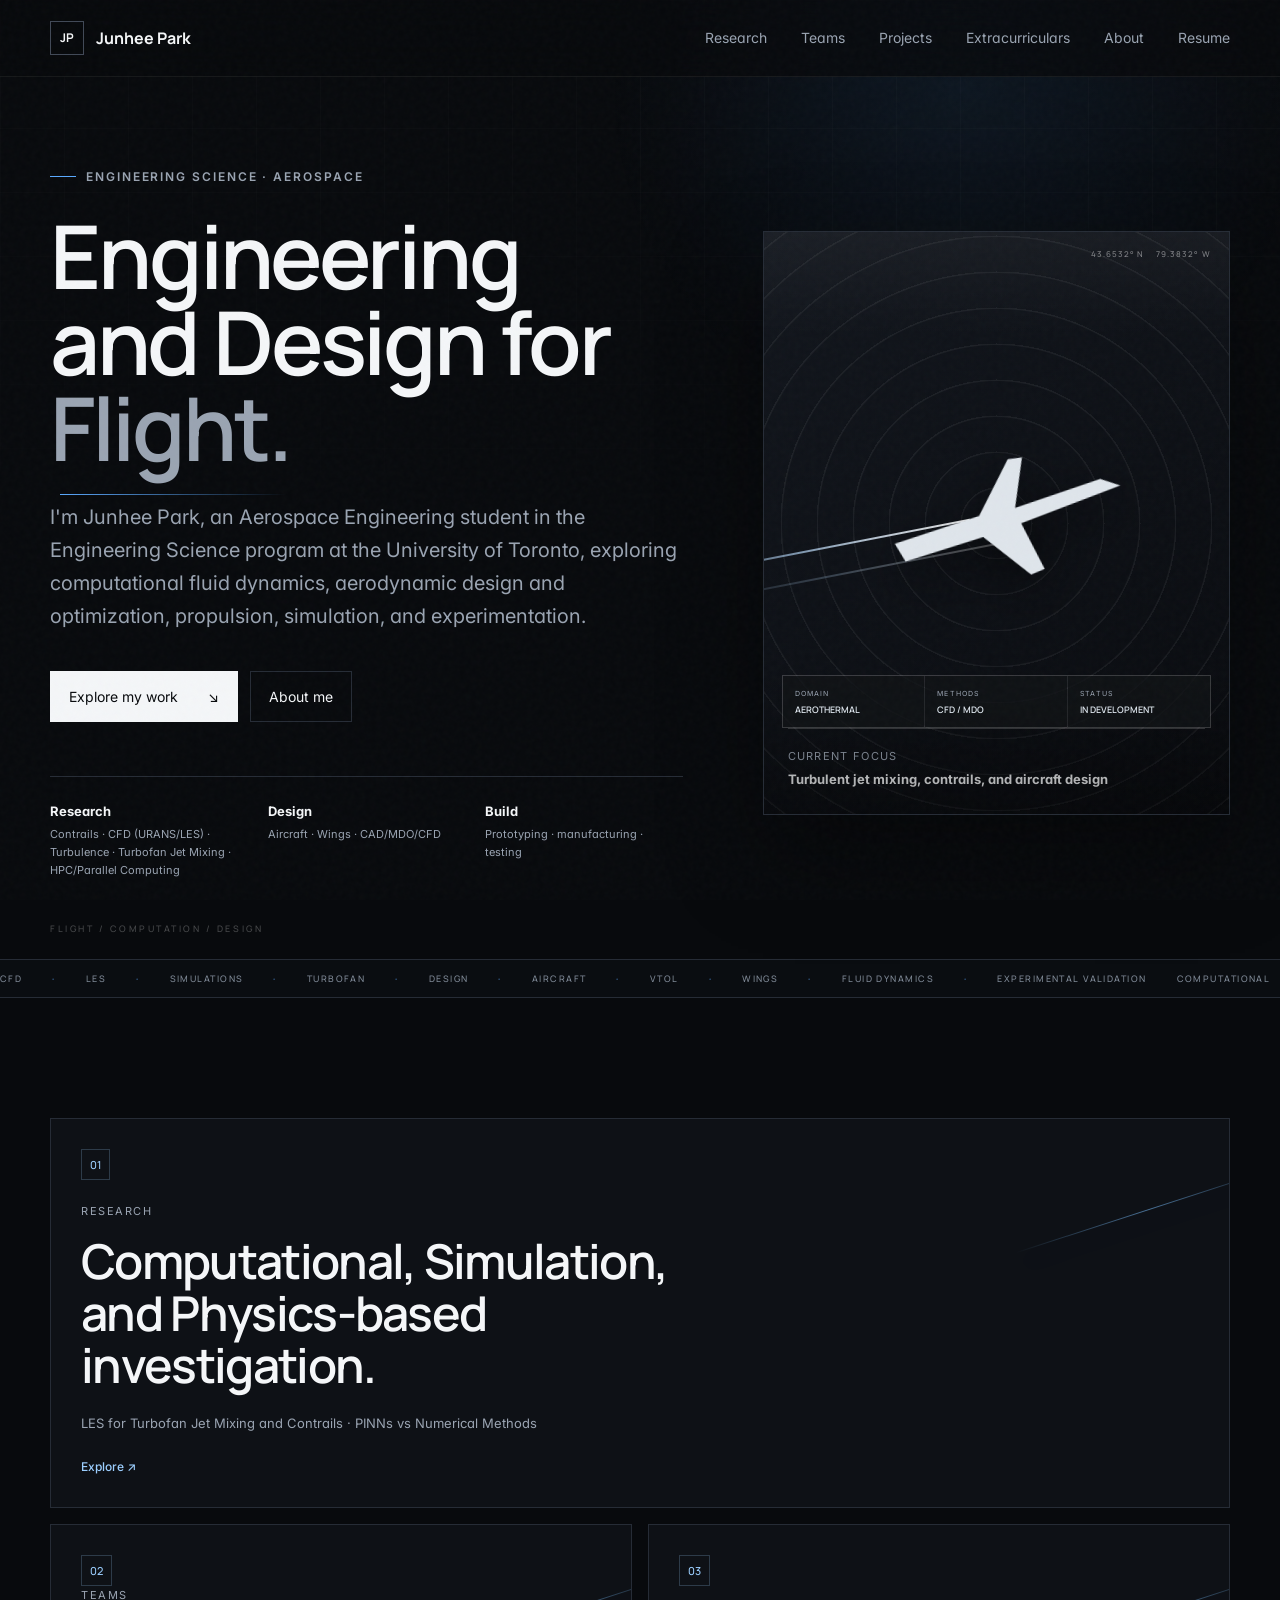
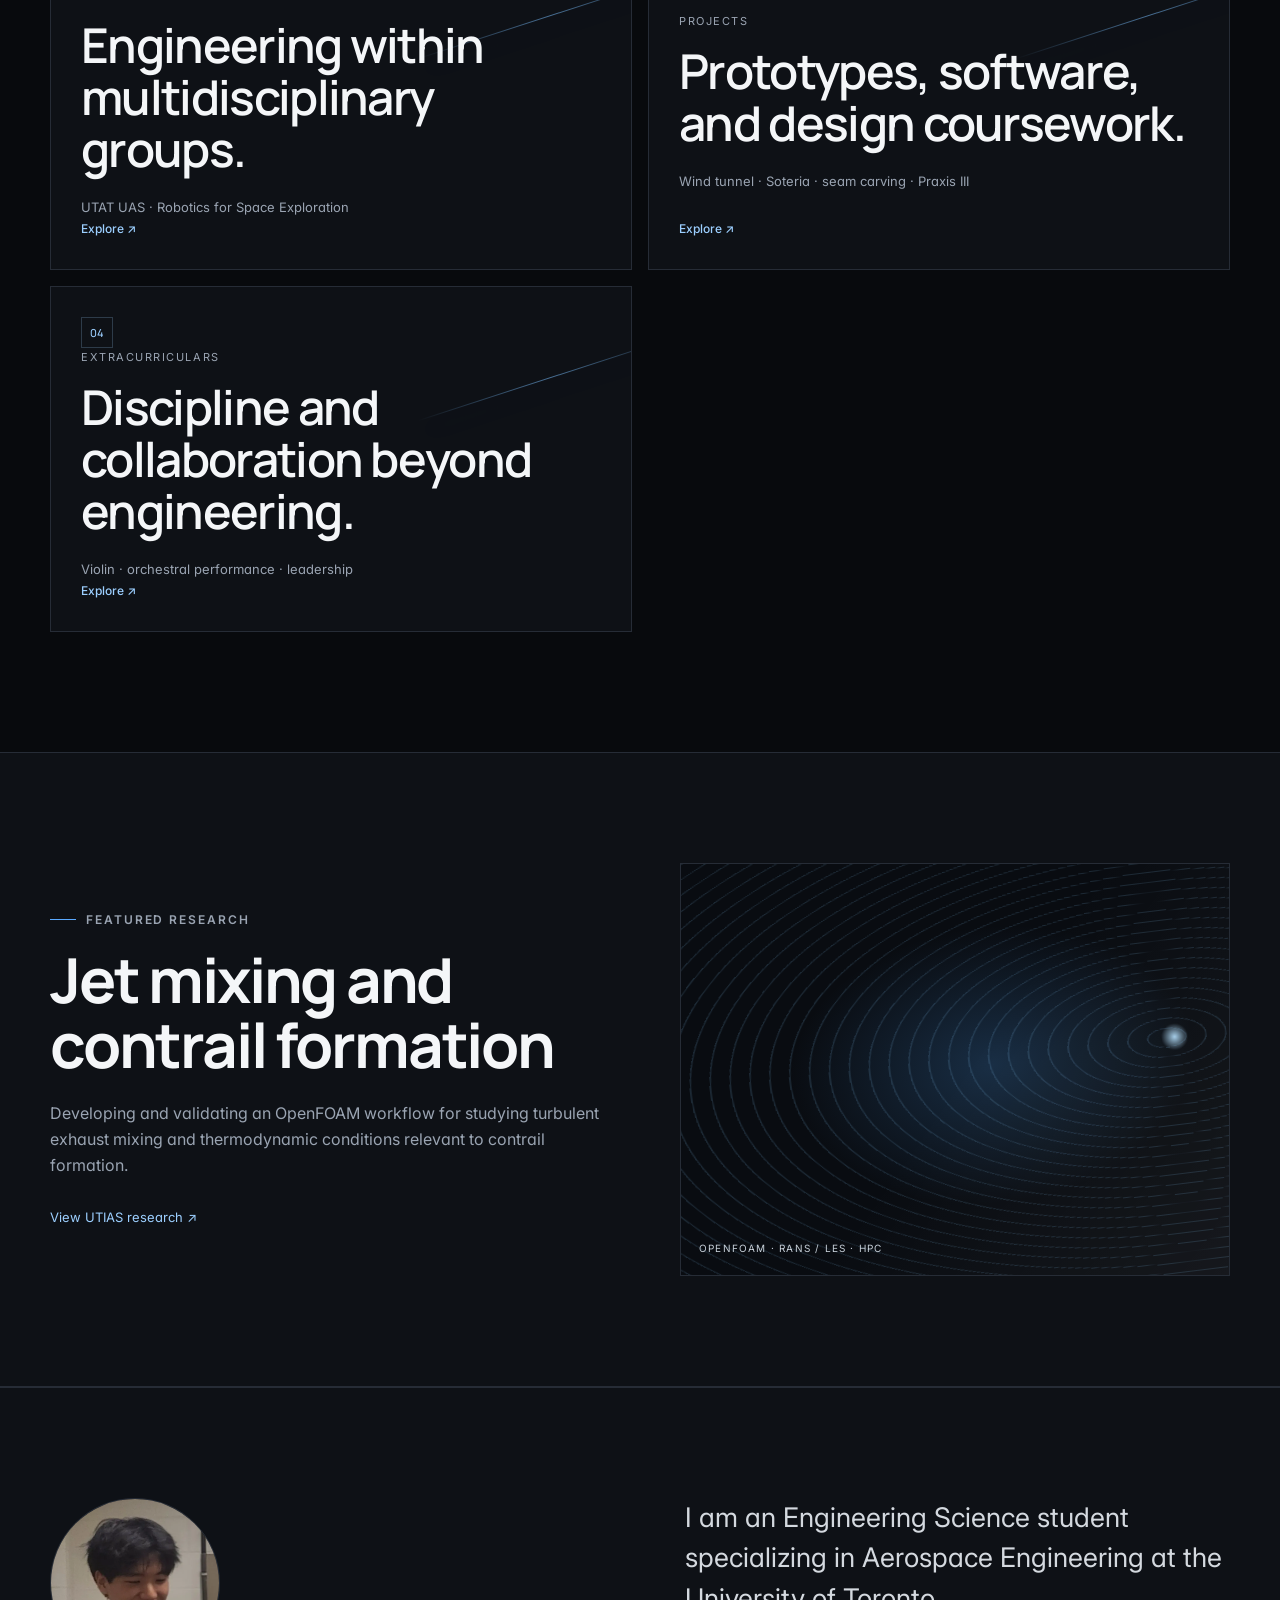
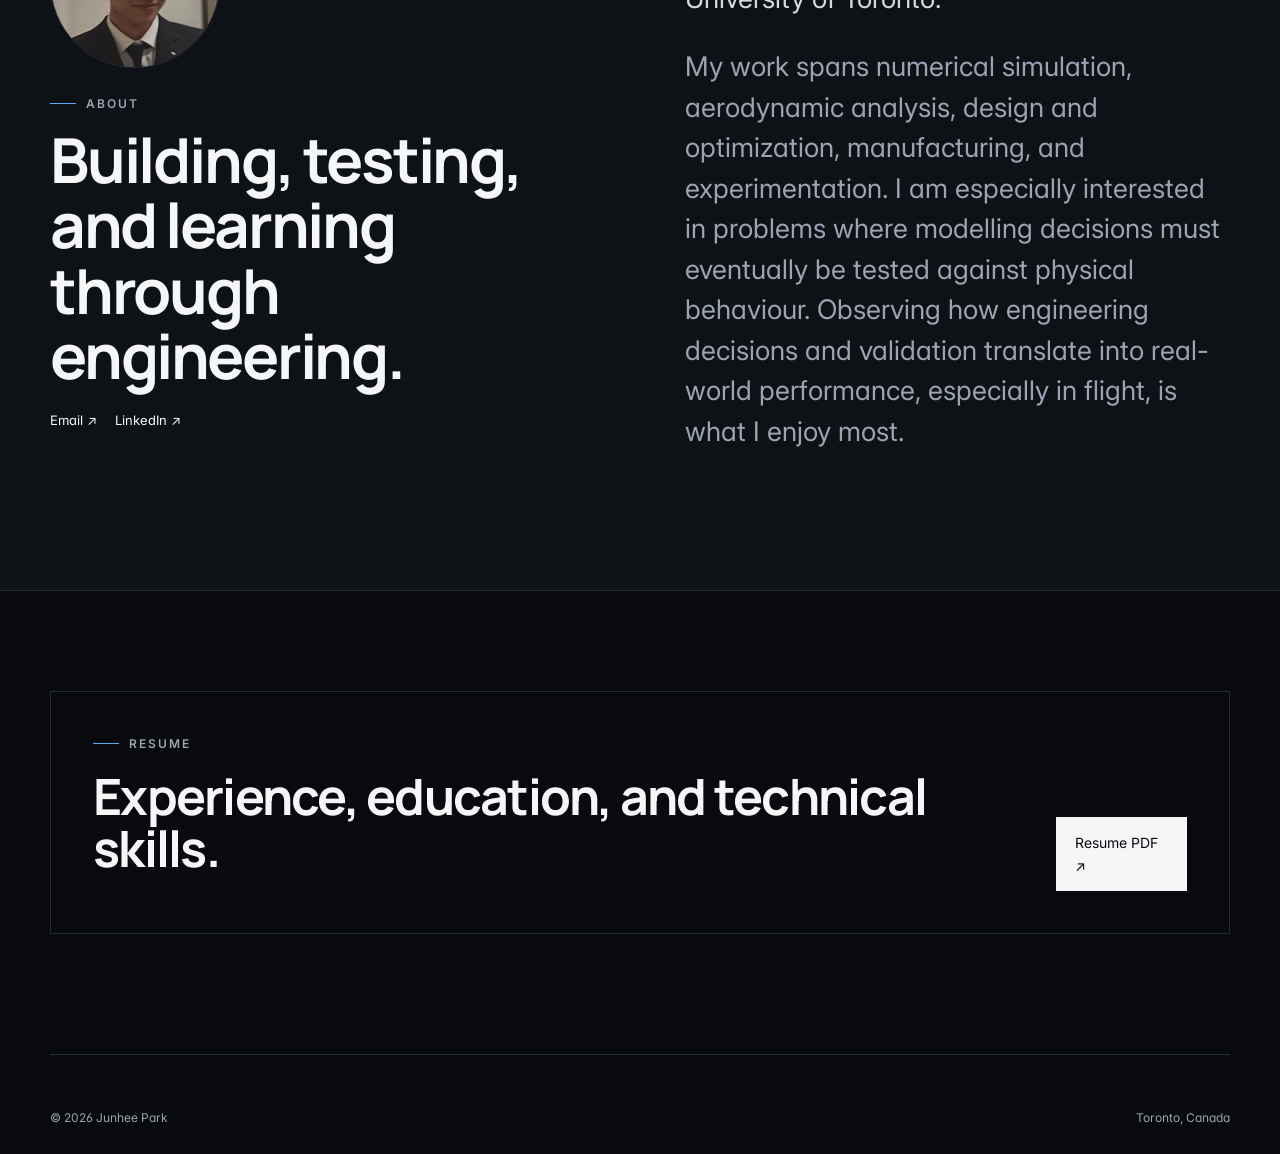
==== commit 46c8736f: "Expand About section copy" ====
--- a/index.html
+++ b/index.html
@@ -65,7 +65,7 @@
       </div>
     </section>
 
-    <section class="about-section" id="about"><div class="container about-grid"><div class="section-heading reveal"><div><div class="about-profile"><img src="images/profile.webp" alt="Junhee Park" width="571" height="571" loading="lazy" decoding="async"></div><p class="eyebrow"><span></span> About</p><h2>Building, testing, and learning through engineering.</h2><div style="margin-top:22px;display:flex;flex-wrap:wrap;gap:10px 18px;font-size:13px"><a href="mailto:junheee.park@mail.utoronto.ca" style="color:inherit;text-decoration:none">Email ↗</a><a href="https://ca.linkedin.com/in/junhee-park013" target="_blank" rel="noopener" style="color:inherit;text-decoration:none">LinkedIn ↗</a></div></div></div><div class="about-copy reveal"><p>I am an Engineering Science student specializing in Aerospace Engineering at the University of Toronto.</p><p>My work spans numerical simulation, aerodynamic analysis, design and optimization, manufacturing, and experimentation. I am especially interested in problems where modelling decisions must eventually be tested against physical behaviour.</p></div></div></section>
+    <section class="about-section" id="about"><div class="container about-grid"><div class="section-heading reveal"><div><div class="about-profile"><img src="images/profile.webp" alt="Junhee Park" width="571" height="571" loading="lazy" decoding="async"></div><p class="eyebrow"><span></span> About</p><h2>Building, testing, and learning through engineering.</h2><div style="margin-top:22px;display:flex;flex-wrap:wrap;gap:10px 18px;font-size:13px"><a href="mailto:junheee.park@mail.utoronto.ca" style="color:inherit;text-decoration:none">Email ↗</a><a href="https://ca.linkedin.com/in/junhee-park013" target="_blank" rel="noopener" style="color:inherit;text-decoration:none">LinkedIn ↗</a></div></div></div><div class="about-copy reveal"><p>I am an Engineering Science student specializing in Aerospace Engineering at the University of Toronto.</p><p>My work spans numerical simulation, aerodynamic analysis, design and optimization, manufacturing, and experimentation. I am especially interested in problems where modelling decisions must eventually be tested against physical behaviour. Observing how engineering decisions and validation translate into real-world performance, especially in flight, is what I enjoy most.</p></div></div></section>
 
     <section class="resume-section container" id="resume"><div class="resume-card reveal"><div><p class="eyebrow"><span></span> Resume</p><h2>Experience, education, and technical skills.</h2></div><a class="button button-primary" href="documents/Resume_JunheePark.pdf" target="_blank" rel="noopener" aria-label="Open Junhee Park resume PDF">Resume PDF ↗</a></div></section>
   </main>
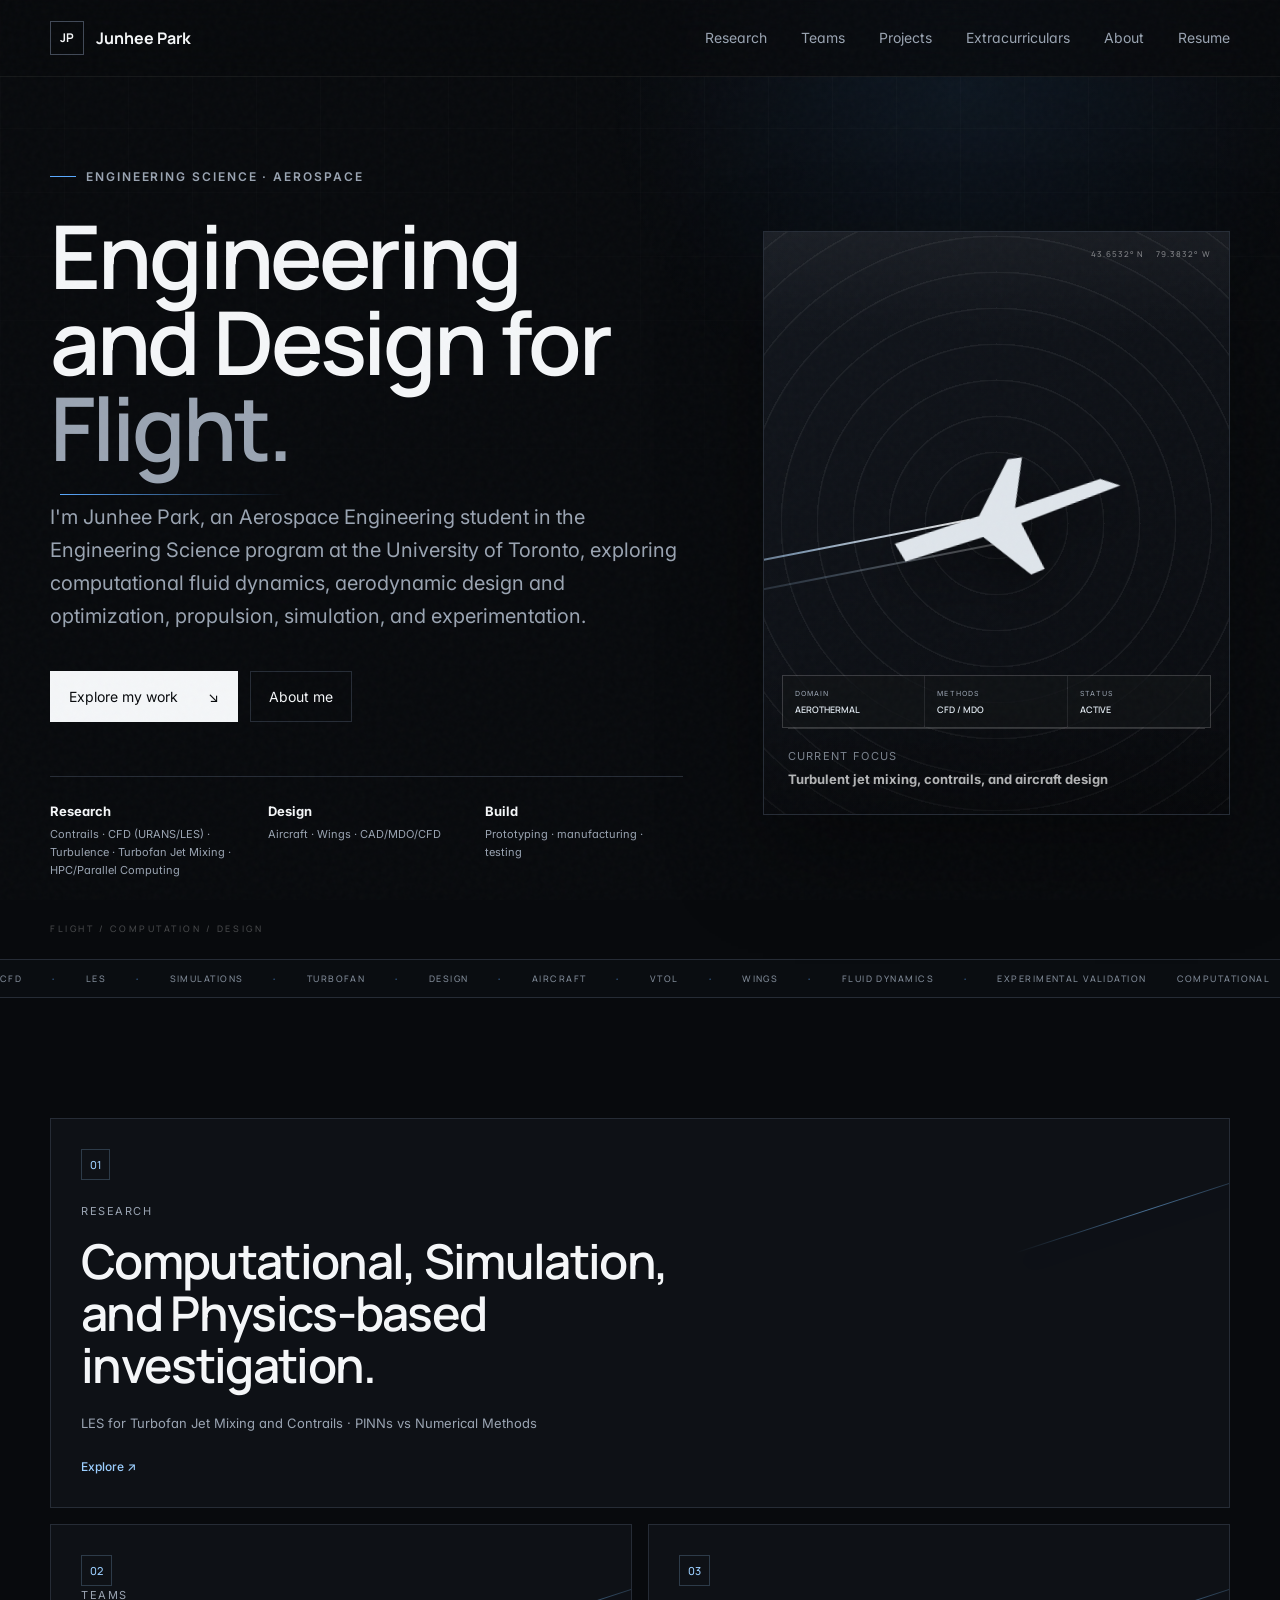
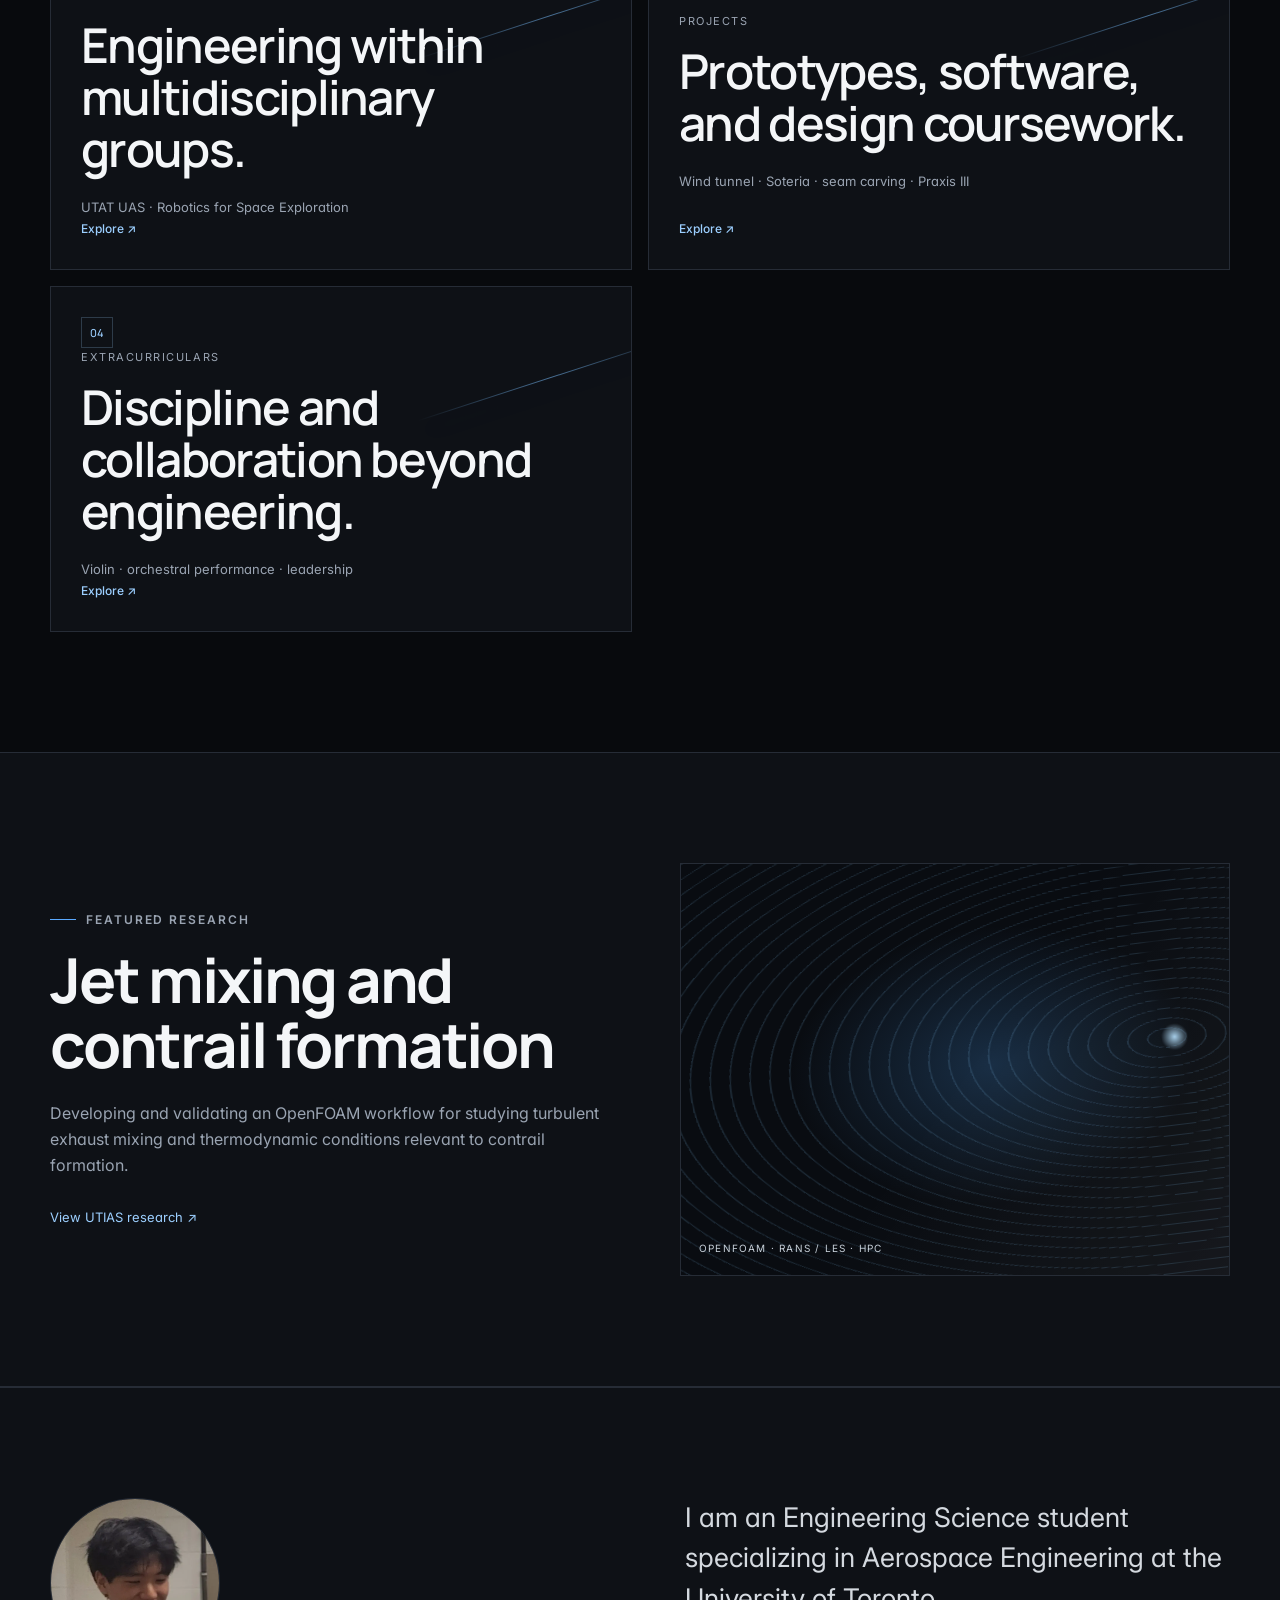
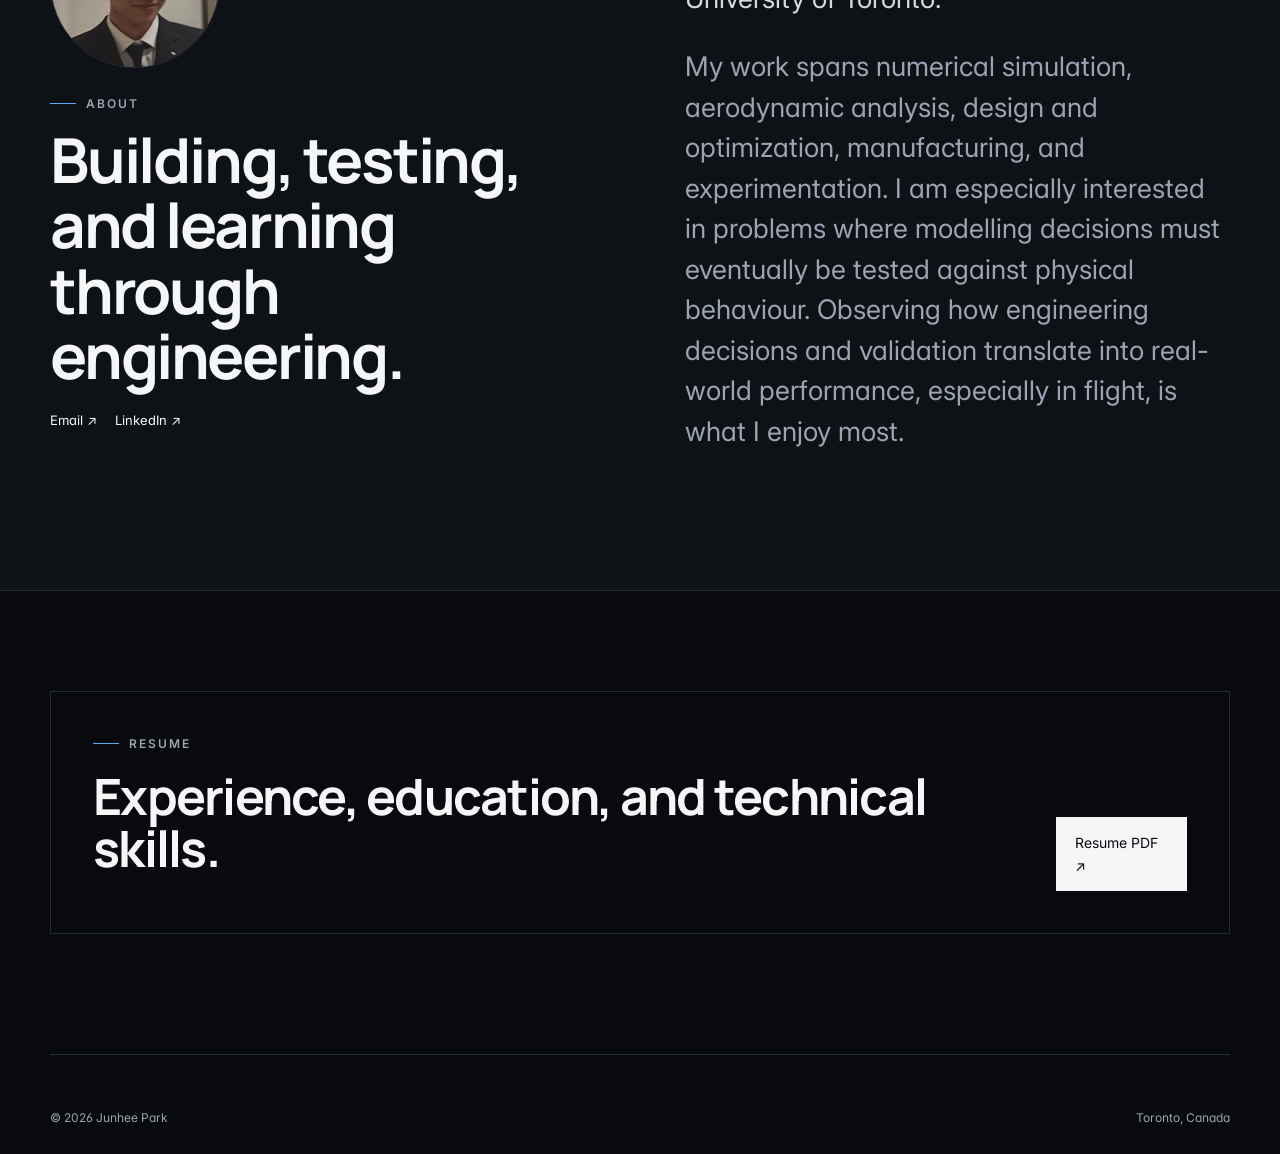
==== commit bb0278fc: "Update homepage status label" ====
--- a/index.html
+++ b/index.html
@@ -43,7 +43,7 @@
         <svg class="aircraft-mark" viewBox="0 0 250 140" role="img" aria-label="Aircraft silhouette"><path d="M12 72 L98 61 L136 12 L150 13 L134 60 L221 48 L239 58 L137 76 L151 124 L137 127 L98 82 L19 91 Z"/></svg>
         <div class="visual-label"><span>Current focus</span><strong>Turbulent jet mixing, contrails, and aircraft design</strong></div>
         <div class="visual-coordinates" aria-hidden="true"><span>43.6532° N</span><span>79.3832° W</span></div>
-        <div class="flight-readout" aria-hidden="true"><div><span>DOMAIN</span><b>AEROTHERMAL</b></div><div><span>METHODS</span><b>CFD / MDO</b></div><div><span>STATUS</span><b>IN DEVELOPMENT</b></div></div>
+        <div class="flight-readout" aria-hidden="true"><div><span>DOMAIN</span><b>AEROTHERMAL</b></div><div><span>METHODS</span><b>CFD / MDO</b></div><div><span>STATUS</span><b>ACTIVE</b></div></div>
       </div>
     </section>
 
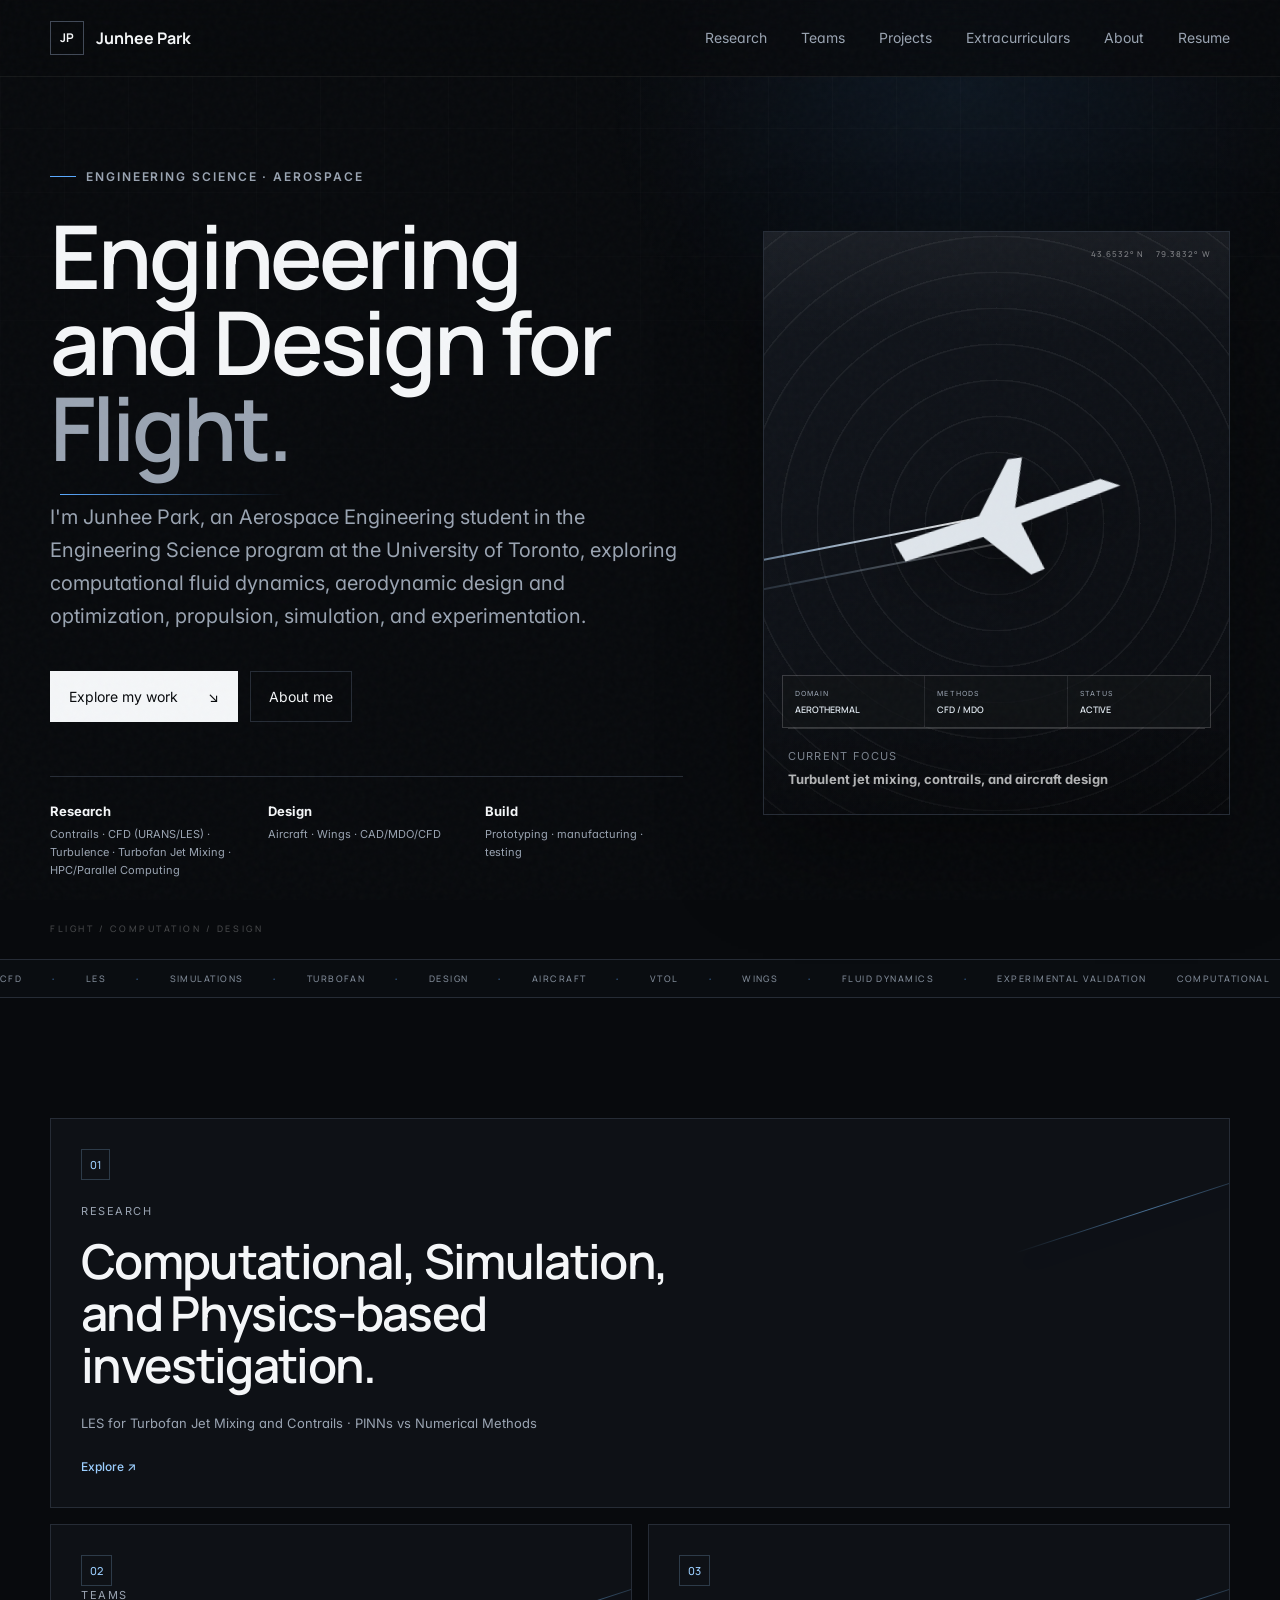
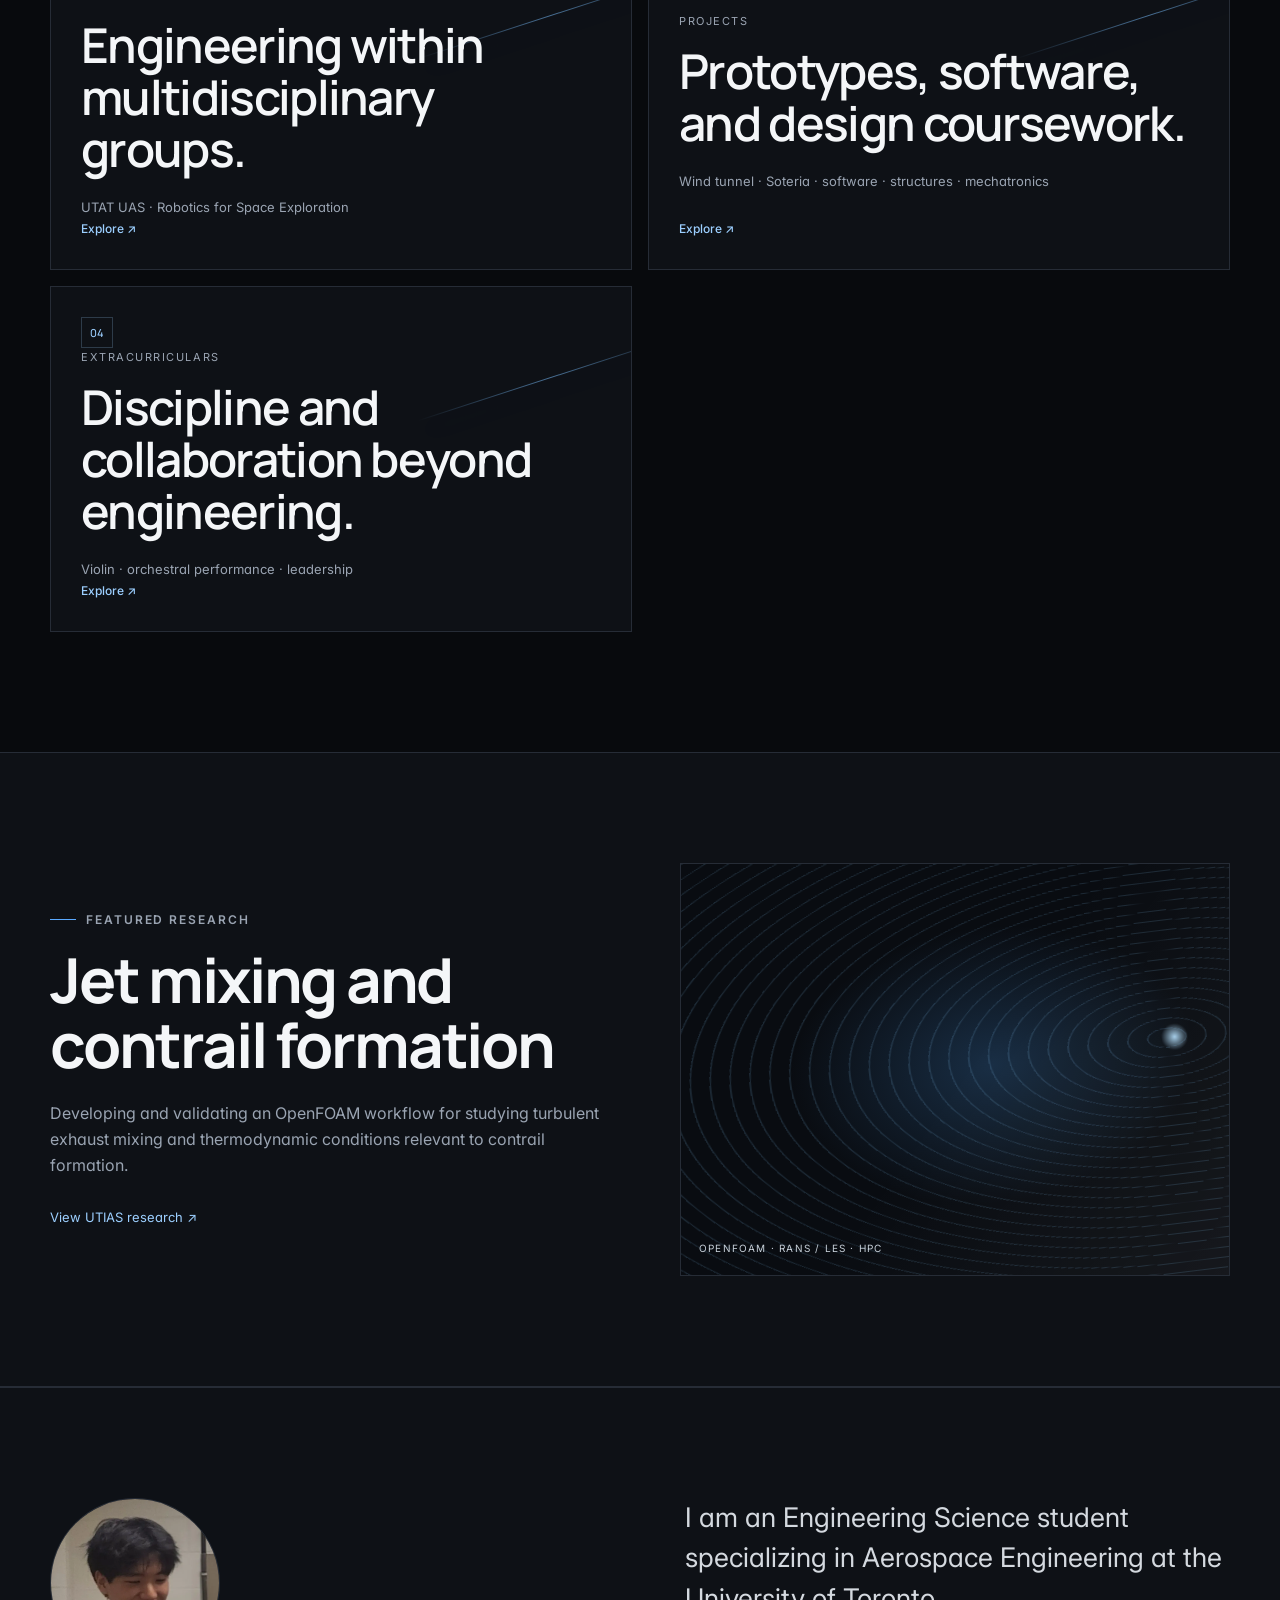
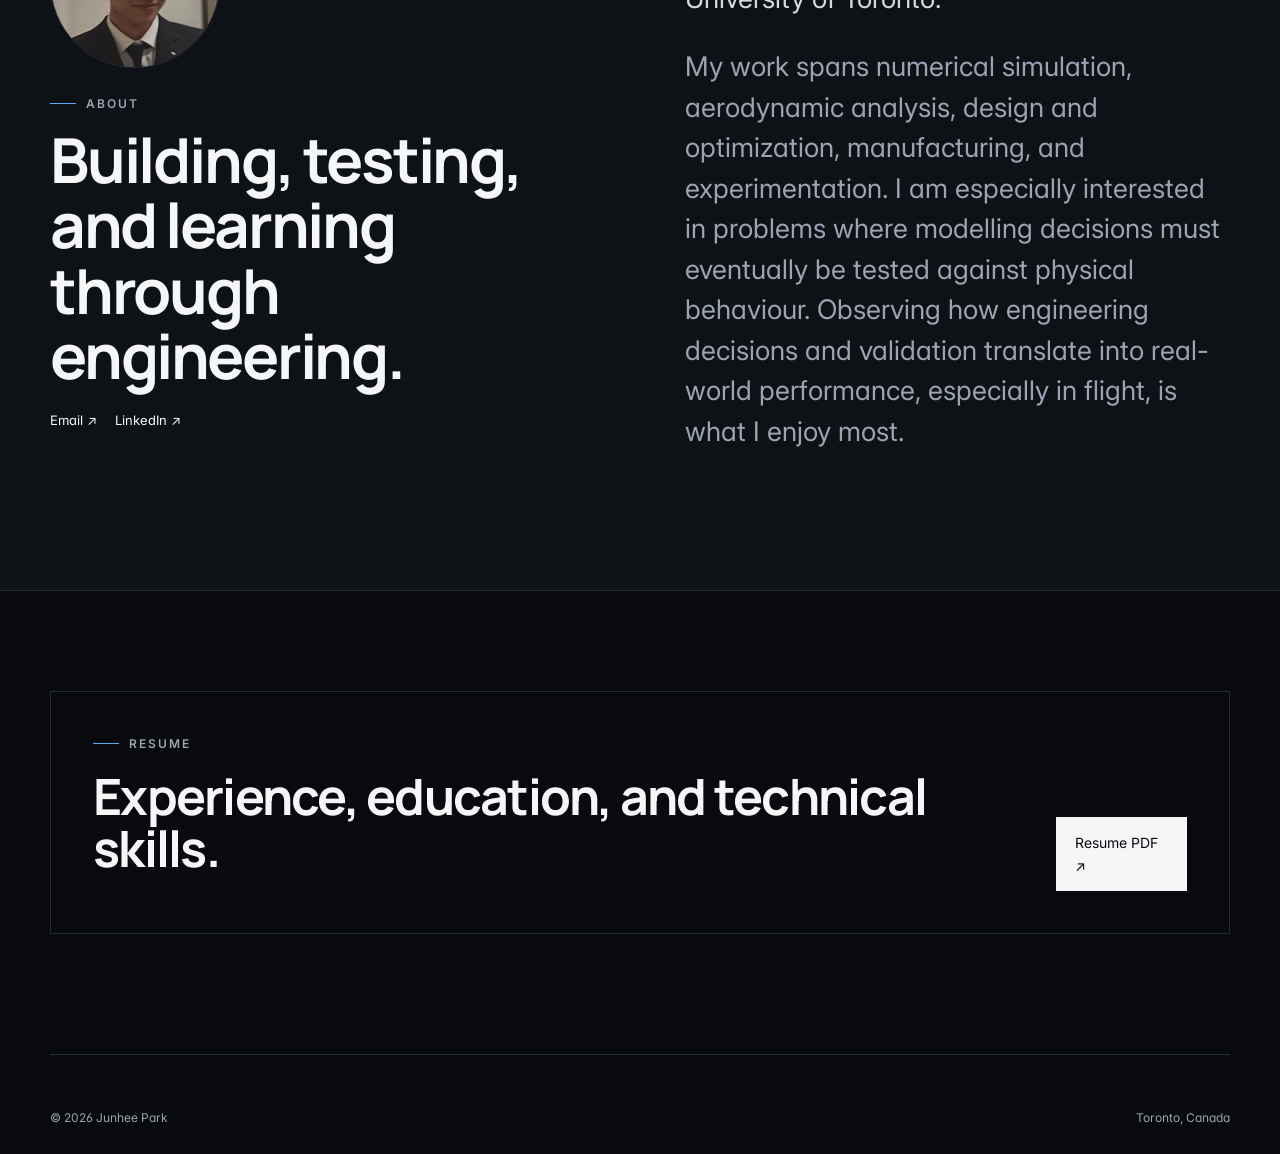
==== commit 3515c43d: "Update homepage project preview" ====
--- a/index.html
+++ b/index.html
@@ -53,7 +53,7 @@
       <div class="category-grid">
         <a class="category-card category-large reveal" href="research.html"><span class="category-number">01</span><div><p>Research</p><h3>Computational, Simulation, and Physics-based investigation.</h3><span>LES for Turbofan Jet Mixing and Contrails · PINNs vs Numerical Methods</span></div><b>Explore ↗</b></a>
         <a class="category-card reveal" href="teams.html"><span class="category-number">02</span><div><p>Teams</p><h3>Engineering within multidisciplinary groups.</h3><span>UTAT UAS · Robotics for Space Exploration</span></div><b>Explore ↗</b></a>
-        <a class="category-card reveal" href="engineering-projects.html"><span class="category-number">03</span><div><p>Projects</p><h3>Prototypes, software, and design coursework.</h3><span>Wind tunnel · Soteria · seam carving · Praxis III</span></div><b>Explore ↗</b></a>
+        <a class="category-card reveal" href="engineering-projects.html"><span class="category-number">03</span><div><p>Projects</p><h3>Prototypes, software, and design coursework.</h3><span>Wind tunnel · Soteria · software · structures · mechatronics</span></div><b>Explore ↗</b></a>
         <a class="category-card reveal" href="extracurriculars.html"><span class="category-number">04</span><div><p>Extracurriculars</p><h3>Discipline and collaboration beyond engineering.</h3><span>Violin · orchestral performance · leadership</span></div><b>Explore ↗</b></a>
       </div>
     </section>
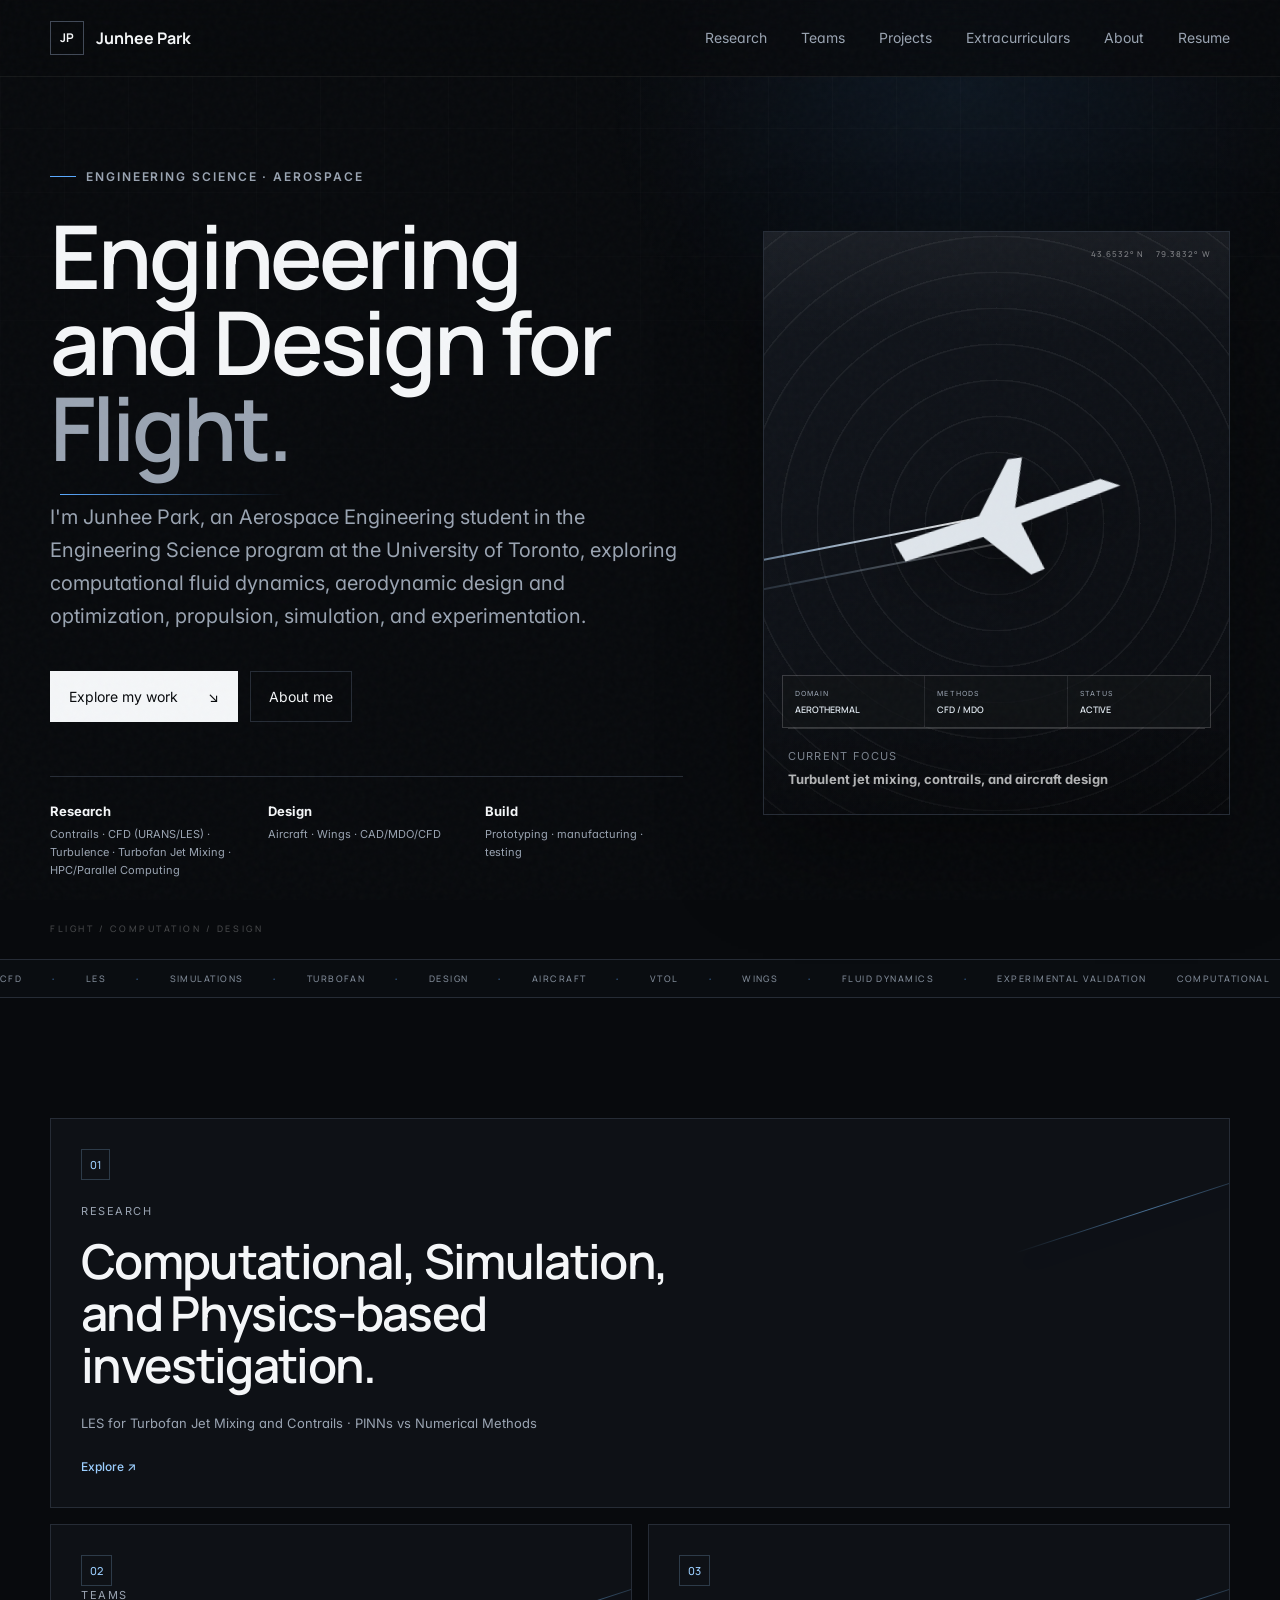
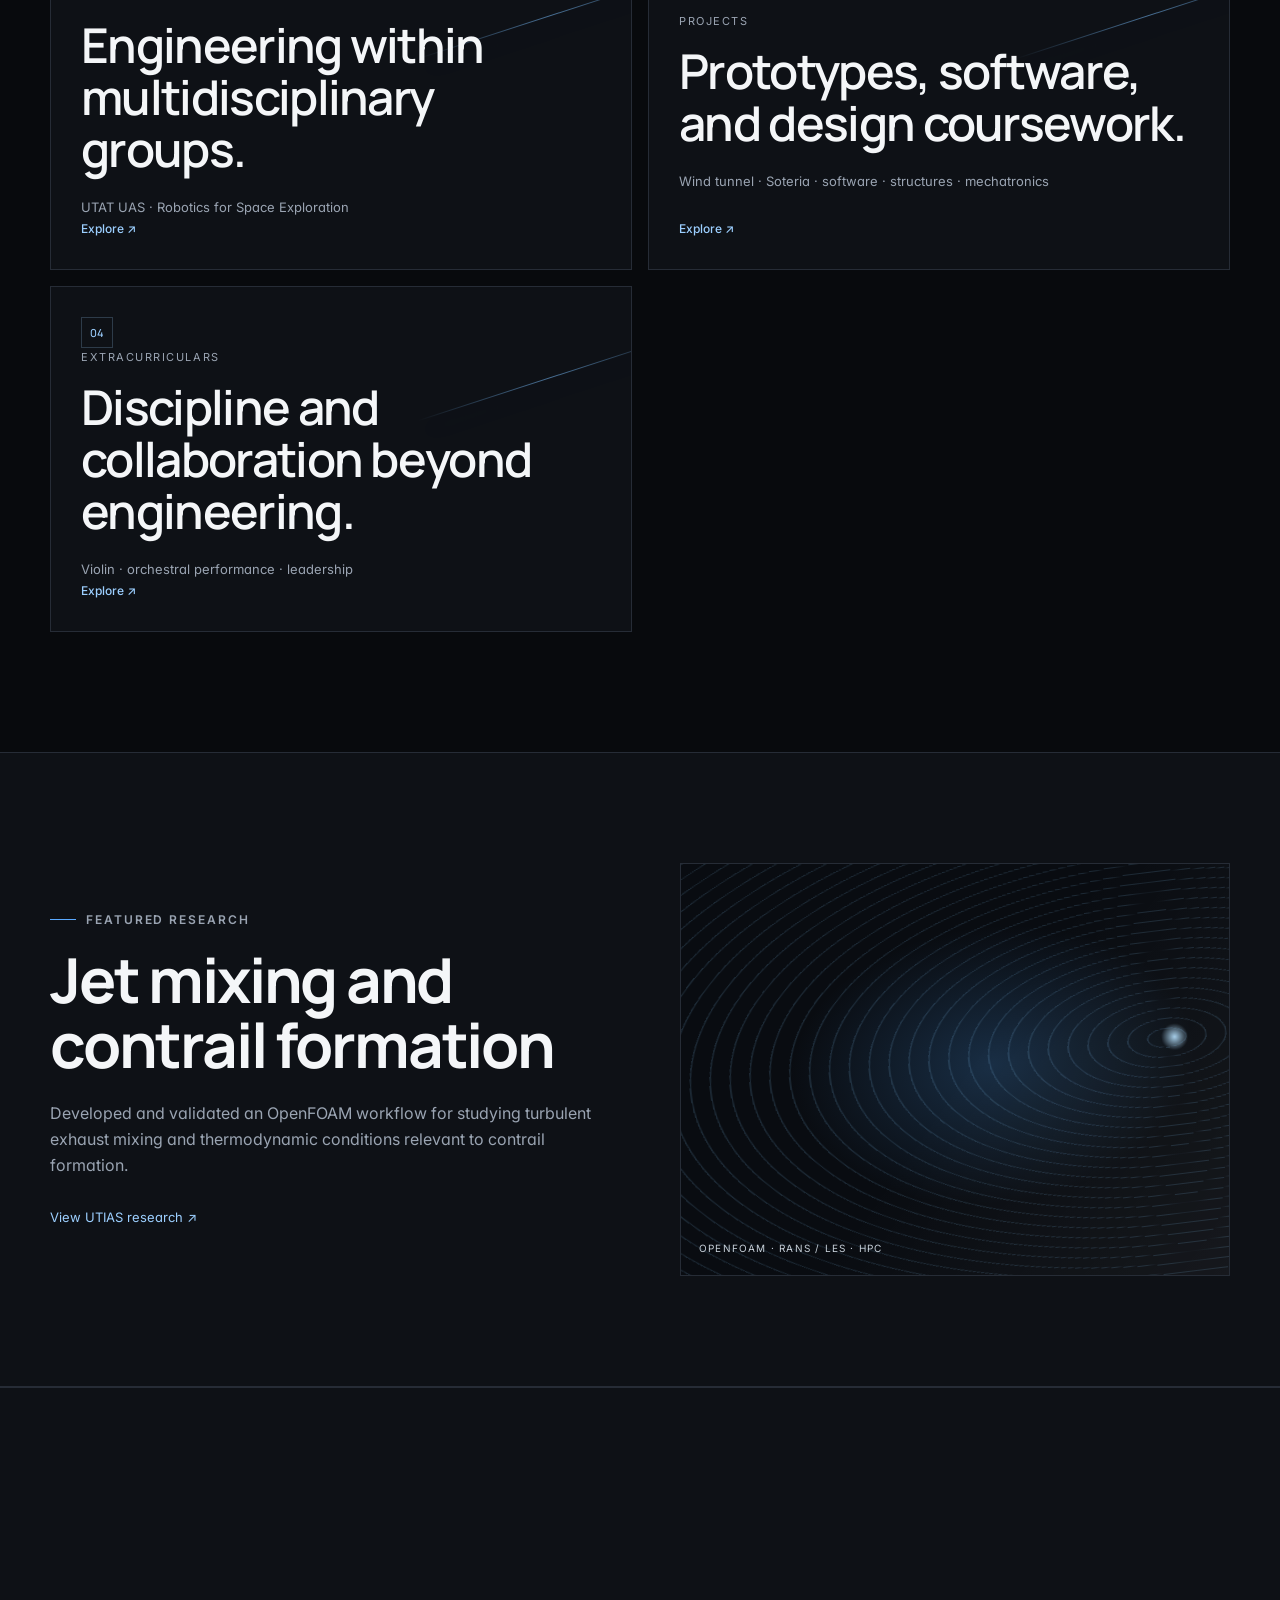
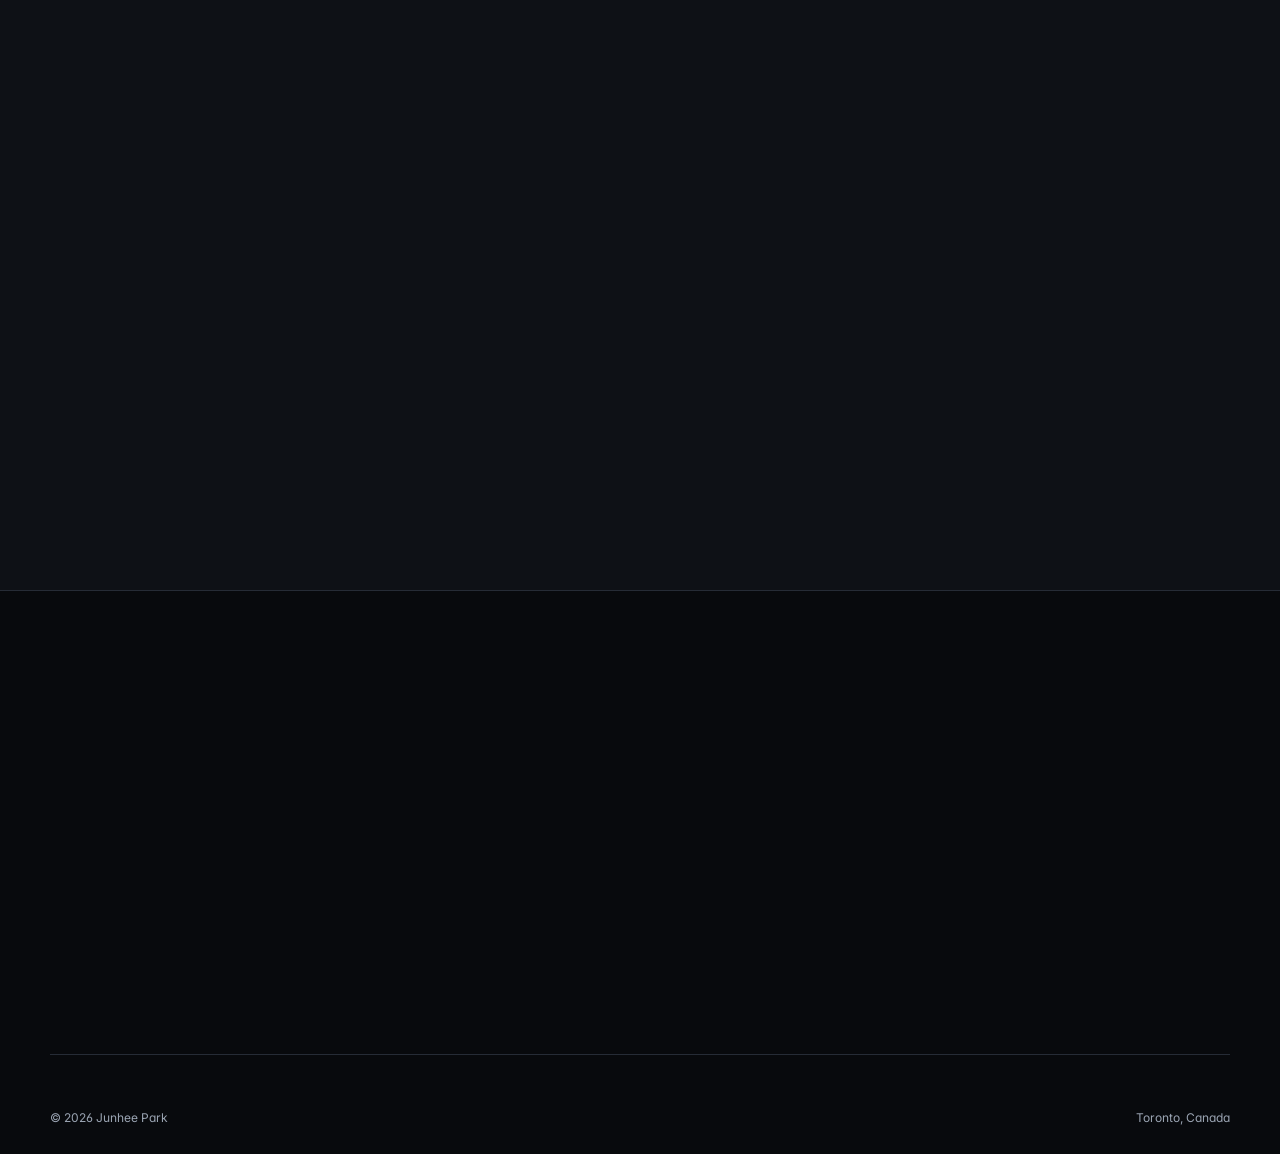
==== commit 4cb91b05: "Use past tense for completed UTIAS research" ====
--- a/index.html
+++ b/index.html
@@ -60,7 +60,7 @@
 
     <section class="featured-strip">
       <div class="container featured-grid">
-        <div class="featured-copy reveal"><p class="eyebrow"><span></span> Featured research</p><h2>Jet mixing and contrail formation</h2><p>Developing and validating an OpenFOAM workflow for studying turbulent exhaust mixing and thermodynamic conditions relevant to contrail formation.</p><a class="text-link" href="projects/contrails.html">View UTIAS research ↗</a></div>
+        <div class="featured-copy reveal"><p class="eyebrow"><span></span> Featured research</p><h2>Jet mixing and contrail formation</h2><p>Developed and validated an OpenFOAM workflow for studying turbulent exhaust mixing and thermodynamic conditions relevant to contrail formation.</p><a class="text-link" href="projects/contrails.html">View UTIAS research ↗</a></div>
         <div class="featured-image reveal"><div class="flow-field"></div><span>OpenFOAM · RANS / LES · HPC</span></div>
       </div>
     </section>
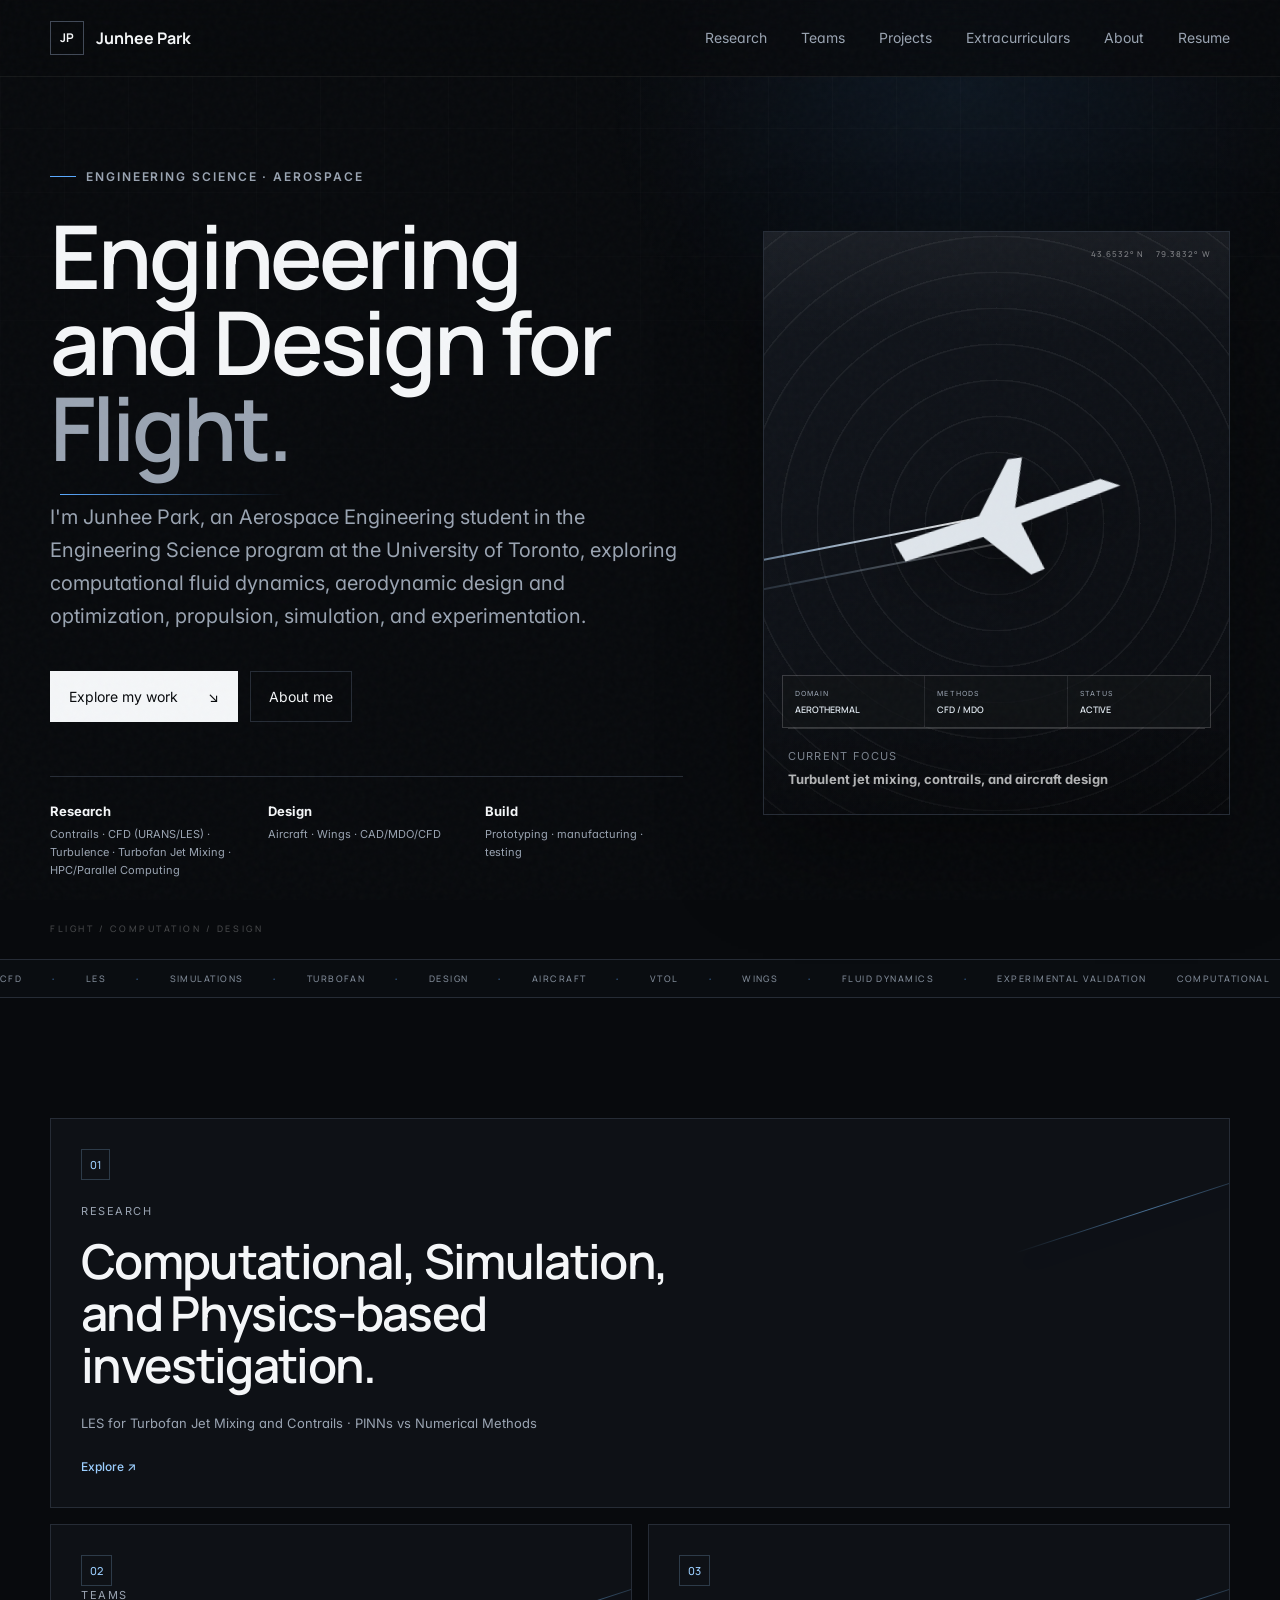
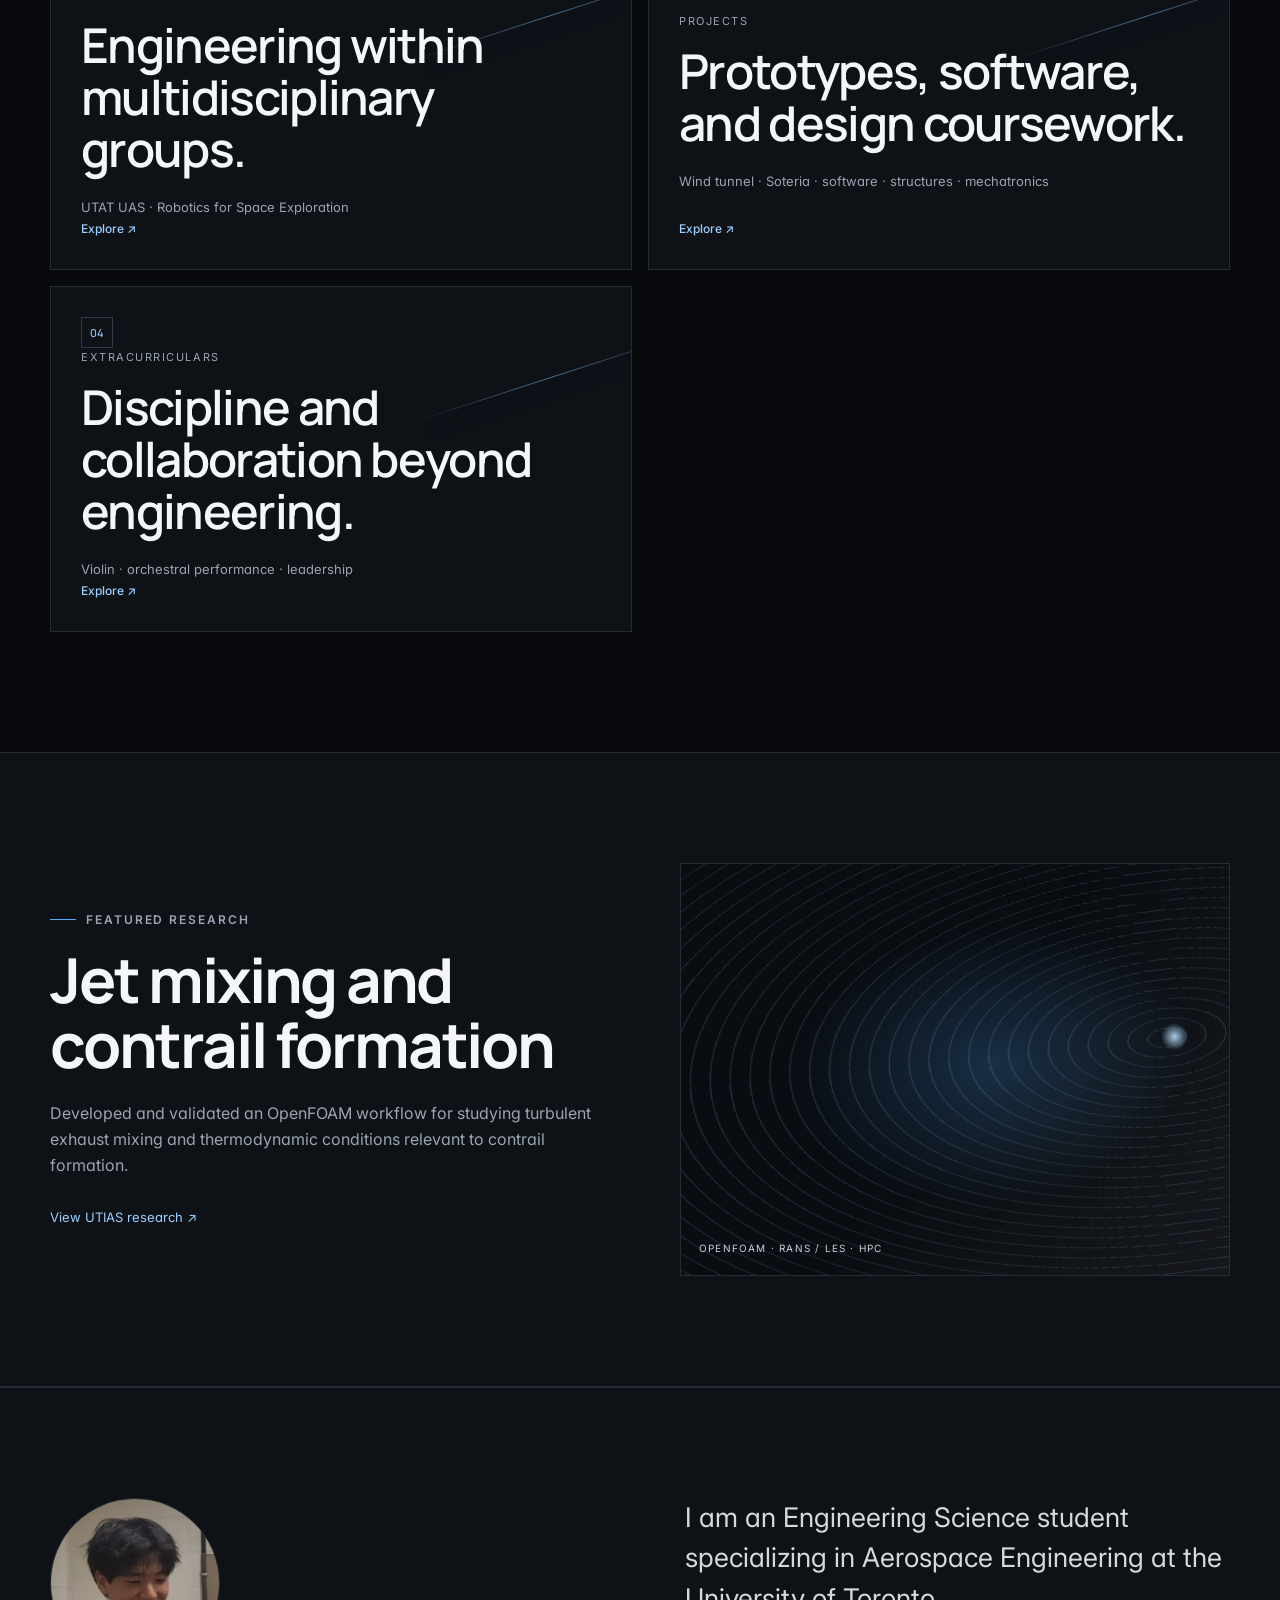
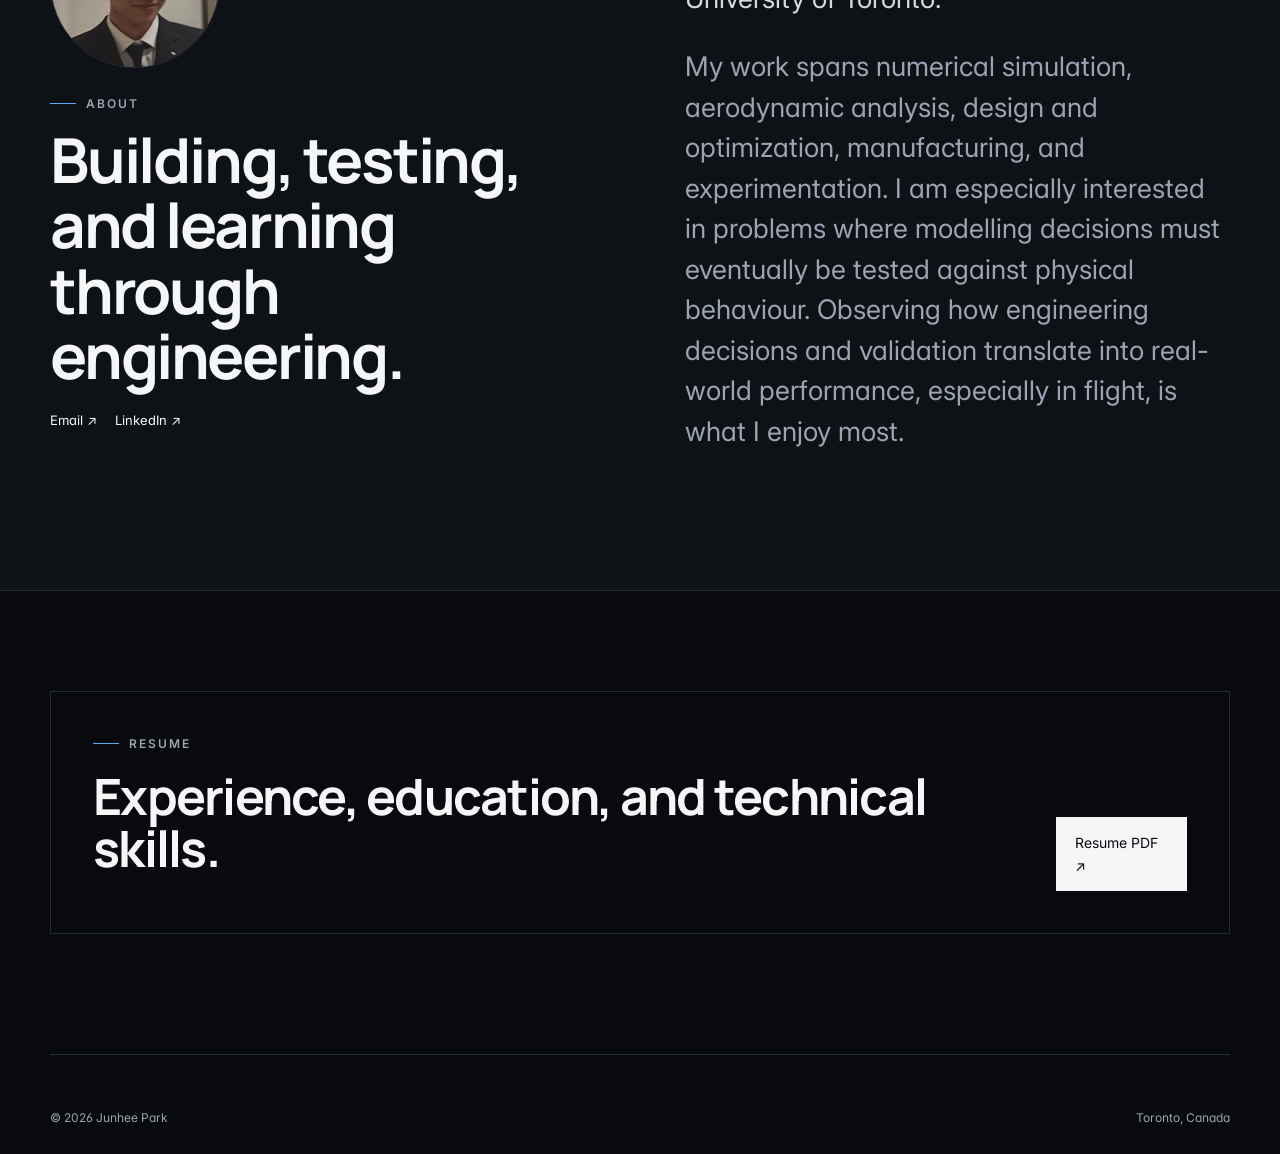
==== commit fdd21228: "Update portfolio resume link" ====
--- a/index.html
+++ b/index.html
@@ -67,7 +67,7 @@
 
     <section class="about-section" id="about"><div class="container about-grid"><div class="section-heading reveal"><div><div class="about-profile"><img src="images/profile.webp" alt="Junhee Park" width="571" height="571" loading="lazy" decoding="async"></div><p class="eyebrow"><span></span> About</p><h2>Building, testing, and learning through engineering.</h2><div style="margin-top:22px;display:flex;flex-wrap:wrap;gap:10px 18px;font-size:13px"><a href="mailto:junheee.park@mail.utoronto.ca" style="color:inherit;text-decoration:none">Email ↗</a><a href="https://ca.linkedin.com/in/junhee-park013" target="_blank" rel="noopener" style="color:inherit;text-decoration:none">LinkedIn ↗</a></div></div></div><div class="about-copy reveal"><p>I am an Engineering Science student specializing in Aerospace Engineering at the University of Toronto.</p><p>My work spans numerical simulation, aerodynamic analysis, design and optimization, manufacturing, and experimentation. I am especially interested in problems where modelling decisions must eventually be tested against physical behaviour. Observing how engineering decisions and validation translate into real-world performance, especially in flight, is what I enjoy most.</p></div></div></section>
 
-    <section class="resume-section container" id="resume"><div class="resume-card reveal"><div><p class="eyebrow"><span></span> Resume</p><h2>Experience, education, and technical skills.</h2></div><a class="button button-primary" href="documents/Resume_JunheePark.pdf" target="_blank" rel="noopener" aria-label="Open Junhee Park resume PDF">Resume PDF ↗</a></div></section>
+    <section class="resume-section container" id="resume"><div class="resume-card reveal"><div><p class="eyebrow"><span></span> Resume</p><h2>Experience, education, and technical skills.</h2></div><a class="button button-primary" href="documents/ResumeJunheeP.pdf" target="_blank" rel="noopener" aria-label="Open Junhee Park resume PDF">Resume PDF ↗</a></div></section>
   </main>
   <footer class="footer container"><span>© <span id="year"></span> Junhee Park</span><span>Toronto, Canada</span></footer>
 </body>
